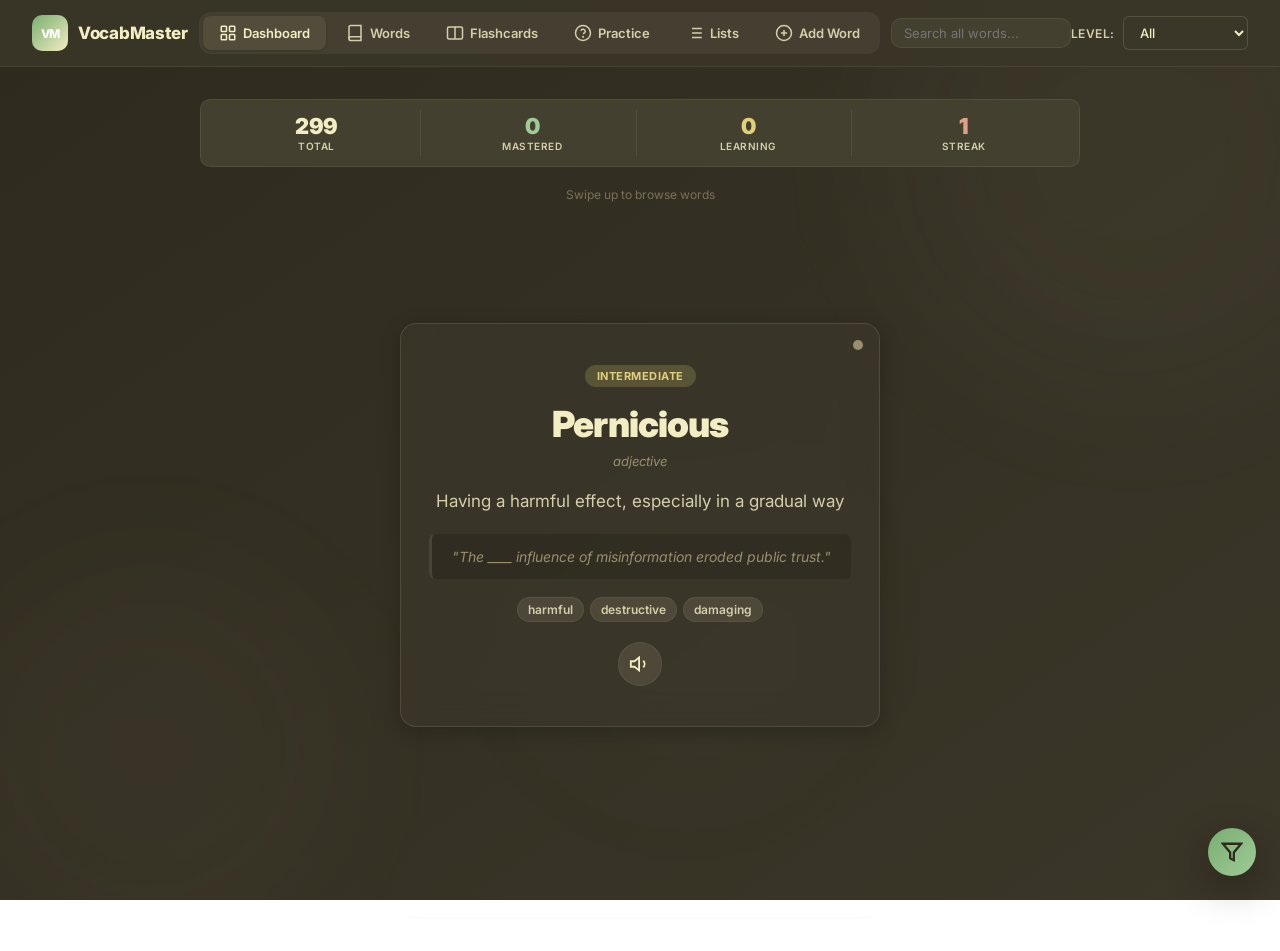
==== index.html @ a91bcff1 "Add bulk add-to-list in multi-select mode Co-Authored-By: Claude Opus 4.6 (1M context) <noreply@anth" ====
<!DOCTYPE html>
<html lang="en">
<head>
    <meta charset="UTF-8">
    <meta name="viewport" content="width=device-width, initial-scale=1.0, maximum-scale=1.0, user-scalable=no, viewport-fit=cover">
    <title>VocabMaster - Learn & Practice Words</title>

    <!-- PWA -->
    <link rel="manifest" href="manifest.json">
    <meta name="theme-color" content="#2e2a1e">
    <meta name="mobile-web-app-capable" content="yes">

    <!-- iOS -->
    <meta name="apple-mobile-web-app-capable" content="yes">
    <meta name="apple-mobile-web-app-status-bar-style" content="default">
    <meta name="apple-mobile-web-app-title" content="Vocab">
    <link rel="apple-touch-icon" href="icon.svg">

    <!-- Favicon -->
    <link rel="icon" type="image/svg+xml" href="icon.svg">

    <link rel="preconnect" href="https://fonts.googleapis.com" crossorigin>
    <link href="https://fonts.googleapis.com/css2?family=Inter:wght@400;500;600;700;800;900&display=swap" rel="stylesheet" media="print" onload="this.media='all'">
    <link rel="stylesheet" href="style.css">
    <style>
        /* Card speak button on flashcard */
        .card-speak-btn {
            position: absolute;
            top: 12px;
            left: 12px;
            background: transparent;
            border: none;
            cursor: pointer;
            color: var(--text-light);
            padding: 6px;
            border-radius: 50%;
            display: flex;
            align-items: center;
            justify-content: center;
            transition: color 0.2s, background 0.2s;
            z-index: 2;
        }
        .card-speak-btn:hover {
            color: var(--accent);
            background: rgba(255,255,255,0.06);
        }

        /* Global search */
        .global-search-wrap {
            position: relative;
        }
        .global-search-input {
            padding: 6px 12px;
            border-radius: var(--radius-sm, 8px);
            border: 1px solid var(--card-border, #3a3630);
            background: var(--card-bg, #2a2620);
            color: var(--text, #e8e0d0);
            font-size: 13px;
            font-family: inherit;
            width: 180px;
            outline: none;
            transition: border-color 0.2s;
        }
        .global-search-input:focus {
            border-color: var(--accent, #F2EDC2);
        }
        .global-search-results {
            position: absolute;
            top: 100%;
            left: 0;
            right: 0;
            min-width: 280px;
            background: var(--card-bg, #2a2620);
            backdrop-filter: blur(16px);
            -webkit-backdrop-filter: blur(16px);
            border: 1px solid var(--glass-border, rgba(255,255,255,0.08));
            border-radius: var(--radius-sm, 8px);
            max-height: 300px;
            overflow-y: auto;
            z-index: 60;
            box-shadow: var(--shadow-lg, 0 8px 30px rgba(0,0,0,0.3));
            display: none;
            margin-top: 4px;
        }
        .global-search-results.open {
            display: block;
        }
        .global-search-result {
            padding: 10px 14px;
            cursor: pointer;
            border-bottom: 1px solid var(--card-border, #3a3630);
            transition: background 0.15s;
        }
        .global-search-result:last-child {
            border-bottom: none;
        }
        .global-search-result:hover {
            background: var(--nav-hover-bg, rgba(255,255,255,0.05));
        }
        .global-search-result-word {
            font-weight: 700;
            font-size: 14px;
            color: var(--text, #e8e0d0);
        }
        .global-search-result-def {
            font-size: 12px;
            color: var(--text-secondary, #b0a880);
            margin-top: 2px;
            overflow: hidden;
            text-overflow: ellipsis;
            white-space: nowrap;
        }
        .global-search-result-badge {
            display: inline-block;
            padding: 1px 7px;
            border-radius: 99px;
            font-size: 10px;
            font-weight: 700;
            text-transform: uppercase;
            margin-left: 8px;
        }

        /* Custom lists */
        .list-card {
            background: var(--card-bg, #2a2620);
            border: 1px solid var(--card-border, #3a3630);
            border-radius: var(--radius-sm, 8px);
            padding: 16px 20px;
            margin-bottom: 10px;
            cursor: pointer;
            transition: background 0.15s, border-color 0.15s;
            display: flex;
            align-items: center;
            justify-content: space-between;
        }
        .list-card:hover {
            background: var(--nav-hover-bg, rgba(255,255,255,0.05));
            border-color: var(--accent, #F2EDC2);
        }
        .list-card-name {
            font-weight: 700;
            font-size: 16px;
            color: var(--text, #e8e0d0);
        }
        .list-card-count {
            font-size: 13px;
            color: var(--text-secondary, #b0a880);
            margin-top: 2px;
        }
        .list-card-actions {
            display: flex;
            gap: 8px;
        }
        .list-card-actions button {
            background: none;
            border: 1px solid var(--card-border, #3a3630);
            color: var(--text-light);
            cursor: pointer;
            padding: 4px 10px;
            border-radius: var(--radius-xs, 6px);
            font-size: 12px;
            font-family: inherit;
            transition: color 0.2s, border-color 0.2s;
        }
        .list-card-actions button:hover {
            color: var(--accent);
            border-color: var(--accent);
        }
        .list-card-actions button.delete-list-btn:hover {
            color: var(--error, #e06060);
            border-color: var(--error, #e06060);
        }
        .list-detail-word {
            display: flex;
            align-items: center;
            justify-content: space-between;
            padding: 10px 14px;
            border-bottom: 1px solid var(--card-border, #3a3630);
        }
        .list-detail-word:last-child { border-bottom: none; }
        .add-to-list-dropdown {
            margin-top: 12px;
            display: flex;
            gap: 8px;
            align-items: center;
        }
        .add-to-list-dropdown select {
            flex: 1;
            padding: 6px 10px;
            border-radius: var(--radius-xs, 6px);
            border: 1px solid var(--card-border, #3a3630);
            background: var(--card-bg, #2a2620);
            color: var(--text, #e8e0d0);
            font-size: 13px;
            font-family: inherit;
        }

        @media (max-width: 600px) {
            .global-search-input { width: 120px; }
            .global-search-results { min-width: 220px; }
        }
    </style>
</head>
<body>
    <div class="bg-blobs">
        <div class="blob blob-1"></div>
        <div class="blob blob-2"></div>
        <div class="blob blob-3"></div>
    </div>

    <div id="app">
        <!-- Top Navigation -->
        <header id="topbar">
            <div class="topbar-left">
                <div class="logo">
                    <div class="logo-icon">VM</div>
                    <span class="logo-text">VocabMaster</span>
                </div>
            </div>
            <nav class="topbar-nav">
                <button class="nav-tab active" data-page="dashboard">
                    <svg width="18" height="18" viewBox="0 0 24 24" fill="none" stroke="currentColor" stroke-width="2"><rect x="3" y="3" width="7" height="7" rx="1"/><rect x="14" y="3" width="7" height="7" rx="1"/><rect x="3" y="14" width="7" height="7" rx="1"/><rect x="14" y="14" width="7" height="7" rx="1"/></svg>
                    Dashboard
                </button>
                <button class="nav-tab" data-page="wordlist">
                    <svg width="18" height="18" viewBox="0 0 24 24" fill="none" stroke="currentColor" stroke-width="2"><path d="M4 19.5A2.5 2.5 0 0 1 6.5 17H20"/><path d="M6.5 2H20v20H6.5A2.5 2.5 0 0 1 4 19.5v-15A2.5 2.5 0 0 1 6.5 2z"/></svg>
                    Words
                </button>
                <button class="nav-tab" data-page="flashcards">
                    <svg width="18" height="18" viewBox="0 0 24 24" fill="none" stroke="currentColor" stroke-width="2"><rect x="2" y="4" width="20" height="16" rx="2"/><path d="M12 4v16"/></svg>
                    Flashcards
                </button>
                <button class="nav-tab" data-page="exercises">
                    <svg width="18" height="18" viewBox="0 0 24 24" fill="none" stroke="currentColor" stroke-width="2"><circle cx="12" cy="12" r="10"/><path d="M9.09 9a3 3 0 0 1 5.83 1c0 2-3 3-3 3"/><circle cx="12" cy="17" r=".5"/></svg>
                    Practice
                </button>
                <button class="nav-tab" data-page="lists">
                    <svg width="18" height="18" viewBox="0 0 24 24" fill="none" stroke="currentColor" stroke-width="2"><path d="M8 6h13"/><path d="M8 12h13"/><path d="M8 18h13"/><path d="M3 6h.01"/><path d="M3 12h.01"/><path d="M3 18h.01"/></svg>
                    Lists
                </button>
                <button class="nav-tab" data-page="addword">
                    <svg width="18" height="18" viewBox="0 0 24 24" fill="none" stroke="currentColor" stroke-width="2"><circle cx="12" cy="12" r="10"/><path d="M12 8v8"/><path d="M8 12h8"/></svg>
                    Add Word
                </button>
            </nav>
            <div class="topbar-right">
                <div class="global-search-wrap">
                    <input type="text" id="globalSearch" placeholder="Search all words..." class="global-search-input" oninput="handleGlobalSearch()" onfocus="handleGlobalSearch()">
                    <div id="globalSearchResults" class="global-search-results"></div>
                </div>
                <div class="level-filter-inline">
                    <label>Level:</label>
                    <select id="globalLevelFilter">
                        <option value="all">All</option>
                        <option value="beginner">Beginner</option>
                        <option value="intermediate">Intermediate</option>
                        <option value="advanced">Advanced</option>
                        <option value="expert">Expert</option>
                    </select>
                </div>
            </div>
        </header>

        <!-- Main Content -->
        <main id="content">
            <!-- Dashboard Page -->
            <section id="page-dashboard" class="page active">
                <style>
                    /* Dashboard compact stats bar */
                    .dash-stats-bar {
                        display: flex;
                        gap: 8px;
                        padding: 10px 12px;
                        background: var(--card-bg);
                        border-radius: var(--radius-sm);
                        border: 1px solid var(--card-border);
                        margin-bottom: 12px;
                        flex-shrink: 0;
                    }
                    .dash-stat-item {
                        flex: 1;
                        text-align: center;
                        padding: 4px 0;
                    }
                    .dash-stat-item:not(:last-child) {
                        border-right: 1px solid var(--card-border);
                    }
                    .dash-stat-num {
                        font-size: 22px;
                        font-weight: 900;
                        line-height: 1.1;
                        letter-spacing: -0.5px;
                    }
                    .dash-stat-label {
                        font-size: 10px;
                        color: var(--text-secondary);
                        font-weight: 600;
                        text-transform: uppercase;
                        letter-spacing: 0.5px;
                        margin-top: 2px;
                    }
                    .dash-stat-item:nth-child(1) .dash-stat-num { color: var(--stat-1); }
                    .dash-stat-item:nth-child(2) .dash-stat-num { color: var(--stat-2); }
                    .dash-stat-item:nth-child(3) .dash-stat-num { color: var(--stat-3); }
                    .dash-stat-item:nth-child(4) .dash-stat-num { color: var(--stat-4); }

                    /* Filter button */
                    .dash-filter-btn {
                        position: fixed;
                        bottom: 24px;
                        right: 24px;
                        z-index: 50;
                        width: 48px;
                        height: 48px;
                        border-radius: 50%;
                        background: linear-gradient(135deg, #79AE6F, #9FCB98);
                        border: none;
                        color: #2e2a1e;
                        cursor: pointer;
                        display: flex;
                        align-items: center;
                        justify-content: center;
                        box-shadow: var(--shadow-lg);
                        transition: transform 0.2s, box-shadow 0.2s;
                    }
                    .dash-filter-btn:hover {
                        transform: scale(1.1);
                        box-shadow: 0 8px 30px rgba(0,0,0,0.4);
                    }
                    .dash-filter-dropdown {
                        position: fixed;
                        bottom: 80px;
                        right: 24px;
                        z-index: 51;
                        background: var(--card-bg);
                        border: 1px solid var(--glass-border);
                        border-radius: var(--radius-sm);
                        padding: 8px 0;
                        box-shadow: var(--shadow-lg);
                        display: none;
                        min-width: 160px;
                    }
                    .dash-filter-dropdown.open {
                        display: block;
                    }
                    .dash-filter-option {
                        display: block;
                        width: 100%;
                        padding: 10px 18px;
                        background: none;
                        border: none;
                        color: var(--text);
                        font-size: 14px;
                        font-weight: 500;
                        text-align: left;
                        cursor: pointer;
                        font-family: inherit;
                        transition: background 0.15s;
                    }
                    .dash-filter-option:hover {
                        background: var(--nav-hover-bg);
                    }
                    .dash-filter-option.active {
                        color: var(--beginner);
                        font-weight: 700;
                    }

                    /* Word card scroll container */
                    .dash-card-scroll {
                        flex: 1;
                        overflow-y: auto;
                        scroll-snap-type: y mandatory;
                        -webkit-overflow-scrolling: touch;
                        scroll-behavior: smooth;
                    }
                    .dash-card-scroll::-webkit-scrollbar {
                        width: 4px;
                    }
                    .dash-card-scroll::-webkit-scrollbar-thumb {
                        background: var(--glass-border);
                        border-radius: 4px;
                    }

                    /* Individual word card */
                    .dash-word-card {
                        scroll-snap-align: start;
                        min-height: 70vh;
                        display: flex;
                        flex-direction: column;
                        align-items: center;
                        justify-content: center;
                        padding: 20px 16px;
                        text-align: center;
                    }
                    .dash-word-card-inner {
                        background: var(--glass);
                        backdrop-filter: blur(16px);
                        -webkit-backdrop-filter: blur(16px);
                        border: 1px solid var(--glass-border);
                        border-radius: var(--radius);
                        padding: 40px 28px;
                        max-width: 480px;
                        width: 100%;
                        box-shadow: var(--shadow-md);
                        position: relative;
                    }
                    .dash-card-level-badge {
                        display: inline-block;
                        padding: 4px 12px;
                        border-radius: 99px;
                        font-size: 11px;
                        font-weight: 700;
                        text-transform: uppercase;
                        letter-spacing: 0.5px;
                        margin-bottom: 16px;
                    }
                    .dash-card-level-badge.beginner { background: rgba(159,203,152,0.2); color: #9FCB98; }
                    .dash-card-level-badge.intermediate { background: rgba(224,208,122,0.2); color: #e0d07a; }
                    .dash-card-level-badge.advanced { background: rgba(224,136,106,0.2); color: #e0886a; }
                    .dash-card-level-badge.expert { background: rgba(192,154,224,0.2); color: #c09ae0; }

                    .dash-card-word {
                        font-size: 36px;
                        font-weight: 900;
                        color: var(--text);
                        letter-spacing: -1px;
                        margin-bottom: 6px;
                        line-height: 1.2;
                        word-break: break-word;
                    }
                    .dash-card-pos {
                        font-size: 13px;
                        color: var(--text-light);
                        font-style: italic;
                        margin-bottom: 20px;
                    }
                    .dash-card-definition {
                        font-size: 17px;
                        color: var(--text-secondary);
                        line-height: 1.5;
                        margin-bottom: 20px;
                    }
                    .dash-card-example {
                        font-size: 14px;
                        color: var(--text-light);
                        font-style: italic;
                        line-height: 1.5;
                        margin-bottom: 18px;
                        padding: 12px 16px;
                        background: rgba(0,0,0,0.15);
                        border-radius: var(--radius-xs);
                        border-left: 3px solid var(--glass-border);
                    }
                    .dash-card-synonyms {
                        display: flex;
                        flex-wrap: wrap;
                        gap: 6px;
                        justify-content: center;
                        margin-bottom: 20px;
                    }
                    .dash-card-synonym-tag {
                        padding: 4px 10px;
                        border-radius: 99px;
                        font-size: 12px;
                        font-weight: 600;
                        background: var(--accent-bg);
                        color: var(--text-secondary);
                        border: 1px solid var(--card-border);
                    }
                    .dash-card-speak-btn {
                        width: 44px;
                        height: 44px;
                        border-radius: 50%;
                        background: var(--accent-bg);
                        border: 1px solid var(--card-border);
                        color: var(--accent);
                        cursor: pointer;
                        display: flex;
                        align-items: center;
                        justify-content: center;
                        margin: 0 auto;
                        transition: background 0.2s, transform 0.15s;
                    }
                    .dash-card-speak-btn:hover {
                        background: rgba(242,237,194,0.18);
                        transform: scale(1.1);
                    }
                    .dash-card-status {
                        position: absolute;
                        top: 16px;
                        right: 16px;
                        width: 10px;
                        height: 10px;
                        border-radius: 50%;
                    }
                    .dash-card-status.new { background: var(--text-light); }
                    .dash-card-status.learning { background: var(--intermediate); }
                    .dash-card-status.mastered { background: var(--beginner); }

                    .dash-empty-msg {
                        min-height: calc(100vh - 200px);
                        display: flex;
                        align-items: center;
                        justify-content: center;
                        color: var(--text-light);
                        font-size: 16px;
                        scroll-snap-align: start;
                    }

                    .dash-scroll-hint {
                        text-align: center;
                        padding: 8px;
                        color: var(--text-light);
                        font-size: 12px;
                        flex-shrink: 0;
                        opacity: 0.7;
                    }

                    /* Make dashboard page a flex column to fill available space */
                    #page-dashboard.page.active {
                        display: flex;
                        flex-direction: column;
                        height: calc(100vh - 80px);
                        overflow: hidden;
                        padding-bottom: 0;
                    }

                    @media (max-width: 600px) {
                        .dash-stats-bar { gap: 4px; padding: 8px; }
                        .dash-stat-num { font-size: 18px; }
                        .dash-stat-label { font-size: 9px; }
                        .dash-word-card { padding: 16px 10px; min-height: 65vh; }
                        .dash-word-card-inner { padding: 28px 18px; }
                        .dash-card-word { font-size: 28px; }
                        .dash-card-definition { font-size: 15px; }
                        .dash-filter-btn { bottom: 16px; right: 16px; }
                        .dash-filter-dropdown { bottom: 72px; right: 16px; }
                    }
                </style>

                <!-- Compact stats bar -->
                <div class="dash-stats-bar">
                    <div class="dash-stat-item">
                        <div class="dash-stat-num" id="totalWords">0</div>
                        <div class="dash-stat-label">Total</div>
                    </div>
                    <div class="dash-stat-item">
                        <div class="dash-stat-num" id="masteredWords">0</div>
                        <div class="dash-stat-label">Mastered</div>
                    </div>
                    <div class="dash-stat-item">
                        <div class="dash-stat-num" id="learningWords">0</div>
                        <div class="dash-stat-label">Learning</div>
                    </div>
                    <div class="dash-stat-item">
                        <div class="dash-stat-num" id="streakCount">0</div>
                        <div class="dash-stat-label">Streak</div>
                    </div>
                </div>

                <!-- Scroll hint -->
                <div class="dash-scroll-hint">Swipe up to browse words</div>

                <!-- Scrollable word card container -->
                <div class="dash-card-scroll" id="dashCardScroll">
                    <!-- Cards rendered by JS -->
                </div>

                <!-- Filter FAB -->
                <button class="dash-filter-btn" id="dashFilterBtn" onclick="toggleDashFilter()">
                    <svg width="22" height="22" viewBox="0 0 24 24" fill="none" stroke="currentColor" stroke-width="2.5"><polygon points="22 3 2 3 10 12.46 10 19 14 21 14 12.46 22 3"/></svg>
                </button>
                <div class="dash-filter-dropdown" id="dashFilterDropdown">
                    <button class="dash-filter-option active" data-level="all" onclick="setDashFilter('all')">All Levels</button>
                    <button class="dash-filter-option" data-level="beginner" onclick="setDashFilter('beginner')">Beginner</button>
                    <button class="dash-filter-option" data-level="intermediate" onclick="setDashFilter('intermediate')">Intermediate</button>
                    <button class="dash-filter-option" data-level="advanced" onclick="setDashFilter('advanced')">Advanced</button>
                    <button class="dash-filter-option" data-level="expert" onclick="setDashFilter('expert')">Expert</button>
                </div>

                <script>
                    let dashLevelFilter = 'all';

                    function toggleDashFilter() {
                        document.getElementById('dashFilterDropdown').classList.toggle('open');
                    }

                    function setDashFilter(level) {
                        dashLevelFilter = level;
                        document.querySelectorAll('.dash-filter-option').forEach(btn => {
                            btn.classList.toggle('active', btn.dataset.level === level);
                        });
                        document.getElementById('dashFilterDropdown').classList.remove('open');
                        renderDashCards();
                    }

                    // Close filter dropdown when clicking outside
                    document.addEventListener('click', function(e) {
                        if (!e.target.closest('#dashFilterBtn') && !e.target.closest('#dashFilterDropdown')) {
                            document.getElementById('dashFilterDropdown').classList.remove('open');
                        }
                    });

                    function speakWord(word) {
                        if ('speechSynthesis' in window) {
                            window.speechSynthesis.cancel();
                            const utterance = new SpeechSynthesisUtterance(word);
                            utterance.rate = 0.85;
                            utterance.pitch = 1;
                            window.speechSynthesis.speak(utterance);
                        }
                    }

                    let dashShuffled = [];
                    let dashLoaded = 0;
                    const DASH_BATCH = 10;

                    function renderDashCards() {
                        const container = document.getElementById('dashCardScroll');
                        if (!container) return;

                        let filtered = typeof words !== 'undefined' ? [...words] : [];
                        if (dashLevelFilter !== 'all') {
                            filtered = filtered.filter(w => w.level === dashLevelFilter);
                        }

                        if (filtered.length === 0) {
                            container.innerHTML = '<div class="dash-empty-msg">No words yet. Add some to get started!</div>';
                            return;
                        }

                        dashShuffled = filtered.sort(() => Math.random() - 0.5);
                        dashLoaded = 0;
                        container.innerHTML = '';
                        loadMoreDashCards();
                    }

                    function buildCardHTML(w) {
                        return `<div class="dash-word-card">
                            <div class="dash-word-card-inner">
                                <div class="dash-card-status ${w.status || 'new'}"></div>
                                <span class="dash-card-level-badge ${w.level}">${w.level}</span>
                                <div class="dash-card-word">${w.word}</div>
                                ${w.partOfSpeech ? `<div class="dash-card-pos">${w.partOfSpeech}</div>` : ''}
                                <div class="dash-card-definition">${w.definition}</div>
                                ${w.example ? `<div class="dash-card-example">"${w.example.replace(/_/g, '____')}"</div>` : ''}
                                ${w.synonyms && w.synonyms.length ? `<div class="dash-card-synonyms">${w.synonyms.map(s => `<span class="dash-card-synonym-tag">${s}</span>`).join('')}</div>` : ''}
                                <button class="dash-card-speak-btn" onclick="speakWord('${w.word.replace(/'/g, "\\'")}')" title="Listen">
                                    <svg width="22" height="22" viewBox="0 0 24 24" fill="none" stroke="currentColor" stroke-width="2"><polygon points="11 5 6 9 2 9 2 15 6 15 11 19 11 5"/><path d="M15.54 8.46a5 5 0 0 1 0 7.07"/></svg>
                                </button>
                            </div>
                        </div>`;
                    }

                    function loadMoreDashCards() {
                        const container = document.getElementById('dashCardScroll');
                        if (!container || dashLoaded >= dashShuffled.length) return;
                        const batch = dashShuffled.slice(dashLoaded, dashLoaded + DASH_BATCH);
                        container.insertAdjacentHTML('beforeend', batch.map(buildCardHTML).join(''));
                        dashLoaded += batch.length;
                    }

                    // Load more cards when scrolling near bottom
                    document.addEventListener('DOMContentLoaded', () => {
                        const sc = document.getElementById('dashCardScroll');
                        if (sc) sc.addEventListener('scroll', () => {
                            if (sc.scrollTop + sc.clientHeight > sc.scrollHeight - 400) loadMoreDashCards();
                        });
                    });

                    // Patch updateDashboard to also render cards
                    function patchDashboard() {
                        if (typeof updateDashboard === 'function' && !updateDashboard._patched) {
                            const orig = updateDashboard;
                            window.updateDashboard = function() {
                                orig();
                                renderDashCards();
                            };
                            window.updateDashboard._patched = true;
                            // Render cards now since init() already called updateDashboard before patch
                            renderDashCards();
                        }
                    }
                    // Patch after app.js loads and init() runs
                    window.addEventListener('load', patchDashboard);
                    // Also try on DOMContentLoaded with a small delay to catch init()
                    document.addEventListener('DOMContentLoaded', () => { setTimeout(patchDashboard, 50); });
                </script>
            </section>

            <!-- Word List Page -->
            <section id="page-wordlist" class="page">
                <div class="page-header">
                    <h1>Word List</h1>
                    <p class="page-subtitle">Browse and manage your vocabulary</p>
                </div>
                <div class="glass-card">
                    <div class="wordlist-controls">
                        <div class="search-wrap">
                            <svg class="search-icon" width="18" height="18" viewBox="0 0 24 24" fill="none" stroke="currentColor" stroke-width="2"><circle cx="11" cy="11" r="8"/><path d="m21 21-4.35-4.35"/></svg>
                            <input type="text" id="searchWords" placeholder="Search words..." class="search-input">
                        </div>
                        <button class="btn-outline" id="selectModeBtn" onclick="toggleSelectMode()">
                            <svg width="16" height="16" viewBox="0 0 24 24" fill="none" stroke="currentColor" stroke-width="2"><polyline points="9 11 12 14 22 4"/><path d="M21 12v7a2 2 0 0 1-2 2H5a2 2 0 0 1-2-2V5a2 2 0 0 1 2-2h11"/></svg>
                            Select
                        </button>
                        <select id="wordlistLevel">
                            <option value="all">All Levels</option>
                            <option value="beginner">Beginner</option>
                            <option value="intermediate">Intermediate</option>
                            <option value="advanced">Advanced</option>
                            <option value="expert">Expert</option>
                        </select>
                        <select id="wordlistStatus">
                            <option value="all">All Status</option>
                            <option value="new">New</option>
                            <option value="learning">Learning</option>
                            <option value="mastered">Mastered</option>
                        </select>
                        <select id="wordlistSort">
                            <option value="level">Sort: Level</option>
                            <option value="az">Sort: A-Z</option>
                            <option value="za">Sort: Z-A</option>
                            <option value="score">Sort: Score</option>
                            <option value="default">Sort: Added</option>
                        </select>
                        <select id="wordlistLetter">
                            <option value="all">All Letters</option>
                            <option value="A">A</option><option value="B">B</option><option value="C">C</option><option value="D">D</option><option value="E">E</option><option value="F">F</option><option value="G">G</option><option value="H">H</option><option value="I">I</option><option value="J">J</option><option value="K">K</option><option value="L">L</option><option value="M">M</option><option value="N">N</option><option value="O">O</option><option value="P">P</option><option value="Q">Q</option><option value="R">R</option><option value="S">S</option><option value="T">T</option><option value="U">U</option><option value="V">V</option><option value="W">W</option><option value="X">X</option><option value="Y">Y</option><option value="Z">Z</option>
                        </select>
                    </div>
                    <div id="selectBar" class="select-bar hidden">
                        <span id="selectCount">0 selected</span>
                        <select id="bulkList">
                            <option value="">Add to List...</option>
                        </select>
                        <button class="btn-outline" onclick="bulkAddToList()">Add</button>
                        <select id="bulkLevel">
                            <option value="">Change Level...</option>
                            <option value="beginner">Beginner</option>
                            <option value="intermediate">Intermediate</option>
                            <option value="advanced">Advanced</option>
                            <option value="expert">Expert</option>
                        </select>
                        <button class="btn-outline" onclick="bulkChangeLevel()">Apply</button>
                        <button class="btn-outline" style="color:var(--error)" onclick="bulkDelete()">Delete</button>
                    </div>
                    <div id="wordlistContainer" class="wordlist-container"></div>
                </div>
            </section>

            <!-- Flashcards Page -->
            <section id="page-flashcards" class="page">
                <div class="page-header">
                    <h1>Flashcards</h1>
                    <p class="page-subtitle">Flip to reveal definitions - use arrow keys or click</p>
                </div>
                <div class="flashcard-controls" style="flex-wrap:wrap;">
                    <select id="flashcardLevel">
                        <option value="all">All Levels</option>
                        <option value="beginner">Beginner</option>
                        <option value="intermediate">Intermediate</option>
                        <option value="advanced">Advanced</option>
                        <option value="expert">Expert</option>
                    </select>
                    <select id="flashcardStatus">
                        <option value="all">All Status</option>
                        <option value="new">New</option>
                        <option value="learning">Learning</option>
                        <option value="mastered">Mastered</option>
                    </select>
                    <select id="flashcardLetter">
                        <option value="all">All Letters</option>
                        <option value="A">A</option><option value="B">B</option><option value="C">C</option><option value="D">D</option><option value="E">E</option><option value="F">F</option><option value="G">G</option><option value="H">H</option><option value="I">I</option><option value="J">J</option><option value="K">K</option><option value="L">L</option><option value="M">M</option><option value="N">N</option><option value="O">O</option><option value="P">P</option><option value="Q">Q</option><option value="R">R</option><option value="S">S</option><option value="T">T</option><option value="U">U</option><option value="V">V</option><option value="W">W</option><option value="X">X</option><option value="Y">Y</option><option value="Z">Z</option>
                    </select>
                    <button id="defFirstBtn" class="btn-outline" onclick="toggleDefFirst()">
                        Definition First
                    </button>
                    <button id="shuffleCards" class="btn-outline">
                        <svg width="16" height="16" viewBox="0 0 24 24" fill="none" stroke="currentColor" stroke-width="2"><polyline points="16 3 21 3 21 8"/><line x1="4" y1="20" x2="21" y2="3"/><polyline points="21 16 21 21 16 21"/><line x1="15" y1="15" x2="21" y2="21"/><line x1="4" y1="4" x2="9" y2="9"/></svg>
                        Shuffle
                    </button>
                    <button id="fullscreenBtn" class="btn-outline" onclick="toggleFullscreen()">
                        <svg width="16" height="16" viewBox="0 0 24 24" fill="none" stroke="currentColor" stroke-width="2"><polyline points="15 3 21 3 21 9"/><polyline points="9 21 3 21 3 15"/><line x1="21" y1="3" x2="14" y2="10"/><line x1="3" y1="21" x2="10" y2="14"/></svg>
                        Fullscreen
                    </button>
                </div>
                <div class="flashcard-area">
                    <button class="fullscreen-close-btn" onclick="toggleFullscreen()" title="Exit fullscreen">
                        <svg width="20" height="20" viewBox="0 0 24 24" fill="none" stroke="currentColor" stroke-width="2"><line x1="18" y1="6" x2="6" y2="18"/><line x1="6" y1="6" x2="18" y2="18"/></svg>
                    </button>
                    <div id="flashcard" class="flashcard" onclick="flipCard()">
                        <div class="flashcard-inner">
                            <div class="flashcard-front">
                                <div class="card-level-badge" id="cardLevel"></div>
                                <div class="card-word" id="cardWord">Start</div>
                                <button class="card-speak-btn" onclick="event.stopPropagation(); pronounceWord(document.getElementById('cardWord').textContent)">
                                    <svg width="18" height="18" viewBox="0 0 24 24" fill="none" stroke="currentColor" stroke-width="2"><polygon points="11 5 6 9 2 9 2 15 6 15 11 19 11 5"/><path d="M19.07 4.93a10 10 0 0 1 0 14.14"/><path d="M15.54 8.46a5 5 0 0 1 0 7.07"/></svg>
                                </button>
                                <div class="card-hint">Click to flip</div>
                            </div>
                            <div class="flashcard-back">
                                <div class="card-definition" id="cardDefinition"></div>
                                <div class="card-example" id="cardExample"></div>
                                <div class="card-synonym" id="cardSynonym"></div>
                            </div>
                        </div>
                    </div>
                    <div class="flashcard-nav">
                        <button id="prevCard" class="btn-circle" onclick="prevFlashcard()">
                            <svg width="20" height="20" viewBox="0 0 24 24" fill="none" stroke="currentColor" stroke-width="2"><polyline points="15 18 9 12 15 6"/></svg>
                        </button>
                        <span id="cardCounter">0 / 0</span>
                        <button id="nextCard" class="btn-circle" onclick="nextFlashcard()">
                            <svg width="20" height="20" viewBox="0 0 24 24" fill="none" stroke="currentColor" stroke-width="2"><polyline points="9 18 15 12 9 6"/></svg>
                        </button>
                    </div>
                    <div class="flashcard-rating">
                        <span>How well did you know this?</span>
                        <div class="rating-buttons">
                            <button class="rate-btn rate-bad" onclick="rateCard('bad')">Didn't know</button>
                            <button class="rate-btn rate-ok" onclick="rateCard('ok')">Somewhat</button>
                            <button class="rate-btn rate-good" onclick="rateCard('good')">Knew it!</button>
                        </div>
                    </div>
                </div>
                <div class="glass-card deck-list-card" style="margin-top:20px">
                    <div style="display:flex;justify-content:space-between;align-items:center;margin-bottom:12px">
                        <h2 style="margin:0" id="deckListTitle">Words in deck</h2>
                        <span style="font-size:13px;color:var(--text-secondary)" id="deckListCount"></span>
                    </div>
                    <div id="deckWordList" style="display:grid;gap:4px;max-height:300px;overflow-y:auto"></div>
                </div>
            </section>

            <!-- Exercises Page -->
            <section id="page-exercises" class="page">
                <div class="page-header">
                    <h1>Practice</h1>
                    <p class="page-subtitle">Test your knowledge with different exercises</p>
                </div>
                <style>
                    .exercise-filters {
                        display: flex;
                        flex-wrap: wrap;
                        gap: 8px;
                        margin-bottom: 16px;
                    }
                    .exercise-filters select {
                        flex: 1 1 auto;
                        min-width: 140px;
                        padding: 8px 12px;
                        border-radius: var(--radius-sm, 8px);
                        border: 1px solid var(--card-border, #3a3630);
                        background: var(--card-bg, #2a2620);
                        color: var(--text, #e8e0d0);
                        font-size: 0.875rem;
                        font-family: inherit;
                        cursor: pointer;
                    }
                    @media (max-width: 600px) {
                        .exercise-filters select {
                            flex: 1 1 calc(50% - 4px);
                            min-width: 0;
                        }
                    }
                </style>
                <div class="exercise-filters">
                    <select id="exerciseLetter">
                        <option value="all">All Letters</option>
                        <option value="A">A</option><option value="B">B</option><option value="C">C</option><option value="D">D</option><option value="E">E</option><option value="F">F</option><option value="G">G</option><option value="H">H</option><option value="I">I</option><option value="J">J</option><option value="K">K</option><option value="L">L</option><option value="M">M</option><option value="N">N</option><option value="O">O</option><option value="P">P</option><option value="Q">Q</option><option value="R">R</option><option value="S">S</option><option value="T">T</option><option value="U">U</option><option value="V">V</option><option value="W">W</option><option value="X">X</option><option value="Y">Y</option><option value="Z">Z</option>
                    </select>
                </div>
                <div class="exercise-selector">
                    <div class="exercise-type-card" onclick="startExercise('multiple-choice')">
                        <div class="exercise-icon-wrap exercise-mc">
                            <svg width="32" height="32" viewBox="0 0 24 24" fill="none" stroke="currentColor" stroke-width="2"><polyline points="9 11 12 14 22 4"/><path d="M21 12v7a2 2 0 0 1-2 2H5a2 2 0 0 1-2-2V5a2 2 0 0 1 2-2h11"/></svg>
                        </div>
                        <h3>Multiple Choice</h3>
                        <p>Pick the correct definition</p>
                    </div>
                    <div class="exercise-type-card" onclick="startExercise('fill-blank')">
                        <div class="exercise-icon-wrap exercise-fill">
                            <svg width="32" height="32" viewBox="0 0 24 24" fill="none" stroke="currentColor" stroke-width="2"><path d="M11 4H4a2 2 0 0 0-2 2v14a2 2 0 0 0 2 2h14a2 2 0 0 0 2-2v-7"/><path d="M18.5 2.5a2.121 2.121 0 0 1 3 3L12 15l-4 1 1-4 9.5-9.5z"/></svg>
                        </div>
                        <h3>Fill in the Blank</h3>
                        <p>Type the missing word</p>
                    </div>
                    <div class="exercise-type-card" onclick="startExercise('matching')">
                        <div class="exercise-icon-wrap exercise-match">
                            <svg width="32" height="32" viewBox="0 0 24 24" fill="none" stroke="currentColor" stroke-width="2"><line x1="18" y1="20" x2="18" y2="10"/><line x1="12" y1="20" x2="12" y2="4"/><line x1="6" y1="20" x2="6" y2="14"/></svg>
                        </div>
                        <h3>Matching</h3>
                        <p>Match words to definitions</p>
                    </div>
                    <div class="exercise-type-card" onclick="startExercise('spelling')">
                        <div class="exercise-icon-wrap exercise-spell">
                            <svg width="32" height="32" viewBox="0 0 24 24" fill="none" stroke="currentColor" stroke-width="2"><polyline points="4 7 4 4 20 4 20 7"/><line x1="9" y1="20" x2="15" y2="20"/><line x1="12" y1="4" x2="12" y2="20"/></svg>
                        </div>
                        <h3>Spelling</h3>
                        <p>Spell the word from its definition</p>
                    </div>
                    <div class="exercise-type-card" onclick="startExercise('synonym-match')">
                        <div class="exercise-icon-wrap exercise-synonym">
                            <svg width="32" height="32" viewBox="0 0 24 24" fill="none" stroke="currentColor" stroke-width="2"><circle cx="18" cy="5" r="3"/><circle cx="6" cy="12" r="3"/><circle cx="18" cy="19" r="3"/><line x1="8.59" y1="13.51" x2="15.42" y2="17.49"/><line x1="15.41" y1="6.51" x2="8.59" y2="10.49"/></svg>
                        </div>
                        <h3>Synonym Match</h3>
                        <p>Pick the synonym for each word</p>
                    </div>
                    <div class="exercise-type-card" onclick="startExercise('meaning-match')">
                        <div class="exercise-icon-wrap exercise-meaning">
                            <svg width="32" height="32" viewBox="0 0 24 24" fill="none" stroke="currentColor" stroke-width="2"><path d="M4 19.5A2.5 2.5 0 0 1 6.5 17H20"/><path d="M6.5 2H20v20H6.5A2.5 2.5 0 0 1 4 19.5v-15A2.5 2.5 0 0 1 6.5 2z"/><line x1="8" y1="7" x2="16" y2="7"/><line x1="8" y1="11" x2="14" y2="11"/></svg>
                        </div>
                        <h3>Meaning Match</h3>
                        <p>Match a definition to its word</p>
                    </div>
                    <div class="exercise-type-card" onclick="startExercise('true-false')">
                        <div class="exercise-icon-wrap" style="background:rgba(120,200,154,0.15);color:#78c89a">
                            <svg width="32" height="32" viewBox="0 0 24 24" fill="none" stroke="currentColor" stroke-width="2"><path d="M22 11.08V12a10 10 0 1 1-5.93-9.14"/><polyline points="22 4 12 14.01 9 11.01"/></svg>
                        </div>
                        <h3>True or False</h3>
                        <p>Is this the right definition?</p>
                    </div>
                    <div class="exercise-type-card" onclick="startExercise('example-fill')">
                        <div class="exercise-icon-wrap" style="background:rgba(232,160,80,0.15);color:#e8a050">
                            <svg width="32" height="32" viewBox="0 0 24 24" fill="none" stroke="currentColor" stroke-width="2"><path d="M21 15a2 2 0 0 1-2 2H7l-4 4V5a2 2 0 0 1 2-2h14a2 2 0 0 1 2 2z"/></svg>
                        </div>
                        <h3>Context Clues</h3>
                        <p>Pick the word that fits the sentence</p>
                    </div>
                    <div class="exercise-type-card" onclick="startExercise('antonym-pick')">
                        <div class="exercise-icon-wrap" style="background:rgba(240,112,100,0.15);color:#f08070">
                            <svg width="32" height="32" viewBox="0 0 24 24" fill="none" stroke="currentColor" stroke-width="2"><line x1="18" y1="6" x2="6" y2="18"/><line x1="6" y1="6" x2="18" y2="18"/></svg>
                        </div>
                        <h3>Odd One Out</h3>
                        <p>Pick the word that doesn't belong</p>
                    </div>
                    <div class="exercise-type-card" onclick="startExercise('word-scramble')">
                        <div class="exercise-icon-wrap" style="background:rgba(165,139,232,0.15);color:#a58be8">
                            <svg width="32" height="32" viewBox="0 0 24 24" fill="none" stroke="currentColor" stroke-width="2"><polyline points="16 3 21 3 21 8"/><line x1="4" y1="20" x2="21" y2="3"/><polyline points="21 16 21 21 16 21"/><line x1="15" y1="15" x2="21" y2="21"/><line x1="4" y1="4" x2="9" y2="9"/></svg>
                        </div>
                        <h3>Word Scramble</h3>
                        <p>Unscramble the letters</p>
                    </div>
                    <div class="exercise-type-card" onclick="startExercise('speed-round')">
                        <div class="exercise-icon-wrap" style="background:rgba(232,196,90,0.15);color:#e8c45a">
                            <svg width="32" height="32" viewBox="0 0 24 24" fill="none" stroke="currentColor" stroke-width="2"><circle cx="12" cy="12" r="10"/><polyline points="12 6 12 12 16 14"/></svg>
                        </div>
                        <h3>Speed Round</h3>
                        <p>Answer as many as you can in 60s</p>
                    </div>
                    <div class="exercise-type-card" onclick="startExercise('first-letter')">
                        <div class="exercise-icon-wrap" style="background:rgba(159,203,152,0.15);color:#9FCB98">
                            <svg width="32" height="32" viewBox="0 0 24 24" fill="none" stroke="currentColor" stroke-width="2"><path d="M1 12s4-8 11-8 11 8 11 8-4 8-11 8-11-8-11-8z"/><circle cx="12" cy="12" r="3"/></svg>
                        </div>
                        <h3>First Letter</h3>
                        <p>Given the definition and first letter, type the word</p>
                    </div>
                    <div class="exercise-type-card" onclick="startExercise('category-sort')">
                        <div class="exercise-icon-wrap" style="background:rgba(242,237,194,0.15);color:#F2EDC2">
                            <svg width="32" height="32" viewBox="0 0 24 24" fill="none" stroke="currentColor" stroke-width="2"><rect x="3" y="3" width="7" height="7"/><rect x="14" y="3" width="7" height="7"/><rect x="3" y="14" width="7" height="7"/><rect x="14" y="14" width="7" height="7"/></svg>
                        </div>
                        <h3>Category Sort</h3>
                        <p>What category do these words share?</p>
                    </div>
                    <div class="exercise-type-card" onclick="startExercise('definition-write')">
                        <div class="exercise-icon-wrap" style="background:rgba(121,174,111,0.15);color:#79AE6F">
                            <svg width="32" height="32" viewBox="0 0 24 24" fill="none" stroke="currentColor" stroke-width="2"><path d="M11 4H4a2 2 0 0 0-2 2v14a2 2 0 0 0 2 2h14a2 2 0 0 0 2-2v-7"/><path d="M18.5 2.5a2.121 2.121 0 0 1 3 3L12 15l-4 1 1-4 9.5-9.5z"/></svg>
                        </div>
                        <h3>Write the Definition</h3>
                        <p>Write what the word means in your own words</p>
                    </div>
                    <div class="exercise-type-card" onclick="startExercise('origin-guess')">
                        <div class="exercise-icon-wrap" style="background:rgba(224,136,106,0.15);color:#e0886a">
                            <svg width="32" height="32" viewBox="0 0 24 24" fill="none" stroke="currentColor" stroke-width="2"><circle cx="12" cy="12" r="10"/><line x1="2" y1="12" x2="22" y2="12"/><path d="M12 2a15.3 15.3 0 0 1 4 10 15.3 15.3 0 0 1-4 10 15.3 15.3 0 0 1-4-10 15.3 15.3 0 0 1 4-10z"/></svg>
                        </div>
                        <h3>Guess the Origin</h3>
                        <p>Which language does this word come from?</p>
                    </div>
                    <div class="exercise-type-card" onclick="startExercise('word-chain')">
                        <div class="exercise-icon-wrap" style="background:rgba(192,154,224,0.15);color:#c09ae0">
                            <svg width="32" height="32" viewBox="0 0 24 24" fill="none" stroke="currentColor" stroke-width="2"><path d="M10 13a5 5 0 0 0 7.54.54l3-3a5 5 0 0 0-7.07-7.07l-1.72 1.71"/><path d="M14 11a5 5 0 0 0-7.54-.54l-3 3a5 5 0 0 0 7.07 7.07l1.71-1.71"/></svg>
                        </div>
                        <h3>Word Chain</h3>
                        <p>Type 5 words in a row from their definitions</p>
                    </div>
                </div>
                <div id="exerciseArea" class="exercise-area hidden">
                    <div class="exercise-header">
                        <h2 id="exerciseTitle"></h2>
                        <div class="exercise-progress">
                            <span id="exerciseScore">Score: 0/0</span>
                            <button class="btn-outline" onclick="endExercise()">End</button>
                        </div>
                    </div>
                    <div id="exerciseContent" class="exercise-content"></div>
                </div>
            </section>

            <!-- Custom Lists Page -->
            <section id="page-lists" class="page">
                <div class="page-header">
                    <h1>Custom Lists</h1>
                    <p class="page-subtitle">Create and manage word collections</p>
                </div>
                <div style="display:flex;gap:10px;margin-bottom:16px">
                    <input type="text" id="newListName" placeholder="New list name..." style="flex:1" class="search-input">
                    <button class="btn-primary" onclick="createList()">Create List</button>
                </div>
                <div id="listsContainer"></div>
            </section>

            <!-- Add Word Page -->
            <section id="page-addword" class="page">
                <div class="page-header">
                    <h1>Add New Word</h1>
                    <p class="page-subtitle">Expand your vocabulary collection</p>
                </div>
                <div class="add-page-grid">
                    <div class="glass-card">
                        <form id="addWordForm" class="add-word-form">
                            <div class="form-row">
                                <div class="form-group">
                                    <label for="newWord">Word *</label>
                                    <input type="text" id="newWord" required placeholder="Enter the word">
                                </div>
                                <div class="form-group">
                                    <label for="newLevel">Level *</label>
                                    <select id="newLevel" required>
                                        <option value="beginner">Beginner</option>
                                        <option value="intermediate">Intermediate</option>
                                        <option value="advanced">Advanced</option>
                                        <option value="expert">Expert</option>
                                    </select>
                                </div>
                            </div>
                            <div class="form-group">
                                <label for="newDefinition">Definition *</label>
                                <textarea id="newDefinition" required placeholder="Enter the definition"></textarea>
                            </div>
                            <div class="form-group">
                                <label for="newExample">Example Sentence</label>
                                <textarea id="newExample" placeholder='Use the word in a sentence (use "_" for blank)'></textarea>
                            </div>
                            <div class="form-row">
                                <div class="form-group">
                                    <label for="newSynonyms">Synonyms</label>
                                    <input type="text" id="newSynonyms" placeholder="Comma separated">
                                </div>
                                <div class="form-group">
                                    <label for="newPartOfSpeech">Part of Speech</label>
                                    <select id="newPartOfSpeech">
                                        <option value="">Select...</option>
                                        <option value="noun">Noun</option>
                                        <option value="verb">Verb</option>
                                        <option value="adjective">Adjective</option>
                                        <option value="adverb">Adverb</option>
                                        <option value="preposition">Preposition</option>
                                        <option value="conjunction">Conjunction</option>
                                        <option value="interjection">Interjection</option>
                                    </select>
                                </div>
                            </div>
                            <button type="submit" class="btn-primary">Add Word</button>
                            <div id="addWordFeedback" class="feedback-msg"></div>
                        </form>
                    </div>
                    <div class="glass-card bulk-add">
                        <h2>Bulk Import</h2>
                        <p>Paste words in format: <code>word | definition | example | synonyms | level</code> (one per line)</p>
                        <textarea id="bulkImport" rows="6" placeholder="ephemeral | lasting a short time | The beauty was ephemeral_ | fleeting, transient | advanced"></textarea>
                        <button class="btn-outline" onclick="bulkAddWords()">Import Words</button>
                    </div>
                    <div class="glass-card import-preview">
                        <h2>Export / Import</h2>
                        <div style="display:flex;gap:8px;flex-wrap:wrap;margin-bottom:12px">
                            <button class="btn-outline" onclick="exportPipe()">Export All Words</button>
                            <button class="btn-outline" onclick="exportJSON()">Export JSON</button>
                            <label class="btn-outline" style="cursor:pointer;display:inline-flex;align-items:center;gap:6px">
                                <svg width="16" height="16" viewBox="0 0 24 24" fill="none" stroke="currentColor" stroke-width="2"><path d="M21 15v4a2 2 0 0 1-2 2H5a2 2 0 0 1-2-2v-4"/><polyline points="17 8 12 3 7 8"/><line x1="12" y1="3" x2="12" y2="15"/></svg>
                                Import File
                                <input type="file" accept=".txt,.json,.csv" onchange="importFile(event)" style="display:none">
                            </label>
                        </div>
                        <p style="font-size:12px;color:var(--text-light)">Import supports .txt (pipe format), .json, or .csv files</p>
                    </div>
                </div>
            </section>
        </main>
    </div>

    <script src="words-data.js"></script>
    <script src="app.js"></script>
    <script src="words-detail.js" defer></script>
    <script>
        if ('serviceWorker' in navigator) {
            navigator.serviceWorker.register('sw.js');
        }
    </script>
</body>
</html>
---- style.css ----
* {
    margin: 0;
    padding: 0;
    box-sizing: border-box;
}

:root {
    --radius: 16px;
    --radius-sm: 10px;
    --radius-xs: 6px;
    --success: #16a34a;
    --error: #dc2626;
    --warning: #ca8a04;
}

/* Palette: #346739 #79AE6F #9FCB98 #F2EDC2 */
:root {
    --bg: #3a3628;
    --bg-warm: #433e30;
    --glass: rgba(60, 56, 44, 0.65);
    --glass-border: rgba(242, 237, 194, 0.12);
    --text: #F2EDC2;
    --text-secondary: #d4cfaa;
    --text-light: #998f6e;
    --accent: #F2EDC2;
    --accent-light: #f7f4d8;
    --accent-bg: rgba(242, 237, 194, 0.1);
    --topbar-bg: rgba(58, 54, 40, 0.92);
    --topbar-border: rgba(242, 237, 194, 0.08);
    --card-bg: #44402f;
    --card-border: rgba(242, 237, 194, 0.08);
    --input-bg: #3a3628;
    --input-border: rgba(242, 237, 194, 0.15);
    --tab-bg: rgba(242, 237, 194, 0.06);
    --tab-active-bg: #524d3a;
    --nav-hover-bg: rgba(242, 237, 194, 0.07);
    --beginner: #9FCB98;
    --intermediate: #e0d07a;
    --advanced: #e0886a;
    --expert: #c09ae0;
    --shadow-sm: 0 1px 3px rgba(0,0,0,0.18);
    --shadow-md: 0 4px 20px rgba(0,0,0,0.22);
    --shadow-lg: 0 12px 40px rgba(0,0,0,0.32);
    --blob-1: rgba(242, 237, 194, 0.1);
    --blob-2: rgba(220, 214, 170, 0.08);
    --blob-3: rgba(159, 203, 152, 0.06);
    --stat-1-bg: rgba(242, 237, 194, 0.12); --stat-1: #F2EDC2;
    --stat-2-bg: rgba(159, 203, 152, 0.14); --stat-2: #9FCB98;
    --stat-3-bg: rgba(224, 208, 122, 0.12); --stat-3: #e0d07a;
    --stat-4-bg: rgba(224, 136, 106, 0.12); --stat-4: #e0a08a;
    --flashcard-front: #44402f;
    --flashcard-back: linear-gradient(145deg, #4d4835, #44402f);
    --flashcard-back-border: rgba(242, 237, 194, 0.15);
    --exercise-1: rgba(242, 237, 194, 0.12); --exercise-1-c: #F2EDC2;
    --exercise-2: rgba(159, 203, 152, 0.14); --exercise-2-c: #9FCB98;
    --exercise-3: rgba(224, 208, 122, 0.12); --exercise-3-c: #e0d07a;
    --exercise-4: rgba(121, 174, 111, 0.14); --exercise-4-c: #79AE6F;
    --badge-beginner-bg: rgba(159, 203, 152, 0.2);
    --badge-intermediate-bg: rgba(242, 237, 194, 0.18);
    --badge-advanced-bg: rgba(224, 136, 106, 0.2);
    --badge-expert-bg: rgba(192, 154, 224, 0.2);
    --badge-new-bg: rgba(242, 237, 194, 0.15); --badge-new-c: #F2EDC2;
    --badge-learning-bg: rgba(242, 237, 194, 0.15);
    --badge-mastered-bg: rgba(159, 203, 152, 0.2);
    --mc-question-bg: rgba(242, 237, 194, 0.05);
}

body {
    font-family: 'Inter', system-ui, -apple-system, sans-serif;
    background: linear-gradient(145deg, #2e2a1e, #3a3628, #2d3328, #3a3628, #342e22);
    background-size: 400% 400%;
    background-attachment: fixed;
    color: var(--text);
    min-height: 100vh;
    overflow-x: hidden;
    position: relative;
    animation: bgShift 25s ease-in-out infinite;
}

@keyframes bgShift {
    0%, 100% { background-position: 0% 0%; }
    25% { background-position: 100% 50%; }
    50% { background-position: 50% 100%; }
    75% { background-position: 0% 50%; }
}

/* Animated background blobs */
.bg-blobs {
    position: fixed;
    top: 0;
    left: 0;
    width: 100%;
    height: 100%;
    z-index: 0;
    pointer-events: none;
    overflow: hidden;
}

.blob {
    position: absolute;
    border-radius: 50%;
    filter: blur(80px);
    opacity: 0.35;
    animation: float 20s ease-in-out infinite;
}

.blob-1 {
    width: 500px;
    height: 500px;
    background: var(--blob-1);
    top: -100px;
    right: -100px;
    animation-delay: 0s;
}

.blob-2 {
    width: 400px;
    height: 400px;
    background: var(--blob-2);
    bottom: -50px;
    left: -50px;
    animation-delay: -7s;
}

.blob-3 {
    width: 350px;
    height: 350px;
    background: var(--blob-3);
    top: 50%;
    left: 40%;
    animation-delay: -14s;
}

@keyframes float {
    0%, 100% { transform: translate(0, 0) scale(1); }
    25% { transform: translate(40px, -30px) scale(1.05); }
    50% { transform: translate(-20px, 20px) scale(0.95); }
    75% { transform: translate(30px, 40px) scale(1.02); }
}

#app {
    position: relative;
    z-index: 1;
    min-height: 100vh;
    display: flex;
    flex-direction: column;
}

/* ===== TOP BAR ===== */
#topbar {
    position: sticky;
    top: 0;
    z-index: 50;
    display: flex;
    align-items: center;
    justify-content: space-between;
    padding: 12px 32px;
    padding-top: calc(12px + env(safe-area-inset-top, 0px));
    background: var(--topbar-bg);
    backdrop-filter: blur(20px);
    -webkit-backdrop-filter: blur(20px);
    border-bottom: 1px solid var(--topbar-border);
}

.topbar-left {
    display: flex;
    align-items: center;
}

.logo {
    display: flex;
    align-items: center;
    gap: 10px;
}

.logo-icon {
    width: 36px;
    height: 36px;
    background: linear-gradient(135deg, #79AE6F, #F2EDC2);
    border-radius: 10px;
    display: flex;
    align-items: center;
    justify-content: center;
    font-weight: 800;
    font-size: 12px;
    color: white;
    letter-spacing: -0.5px;
}

.logo-text {
    font-size: 17px;
    font-weight: 800;
    color: var(--text);
    letter-spacing: -0.3px;
}

.topbar-nav {
    display: flex;
    gap: 4px;
    background: var(--tab-bg);
    padding: 4px;
    border-radius: 12px;
}

.nav-tab {
    display: flex;
    align-items: center;
    gap: 6px;
    padding: 8px 16px;
    border: none;
    background: none;
    color: var(--text-secondary);
    font-size: 13px;
    font-weight: 600;
    cursor: pointer;
    border-radius: 8px;
    transition: all 0.2s;
    font-family: inherit;
}

.nav-tab:hover {
    color: var(--text);
    background: var(--nav-hover-bg);
}

.nav-tab.active {
    color: var(--accent);
    background: var(--tab-active-bg);
    box-shadow: var(--shadow-sm);
}

.nav-tab svg {
    flex-shrink: 0;
}

.topbar-right {
    display: flex;
    align-items: center;
}

.level-filter-inline {
    display: flex;
    align-items: center;
    gap: 8px;
}

.level-filter-inline label {
    font-size: 12px;
    font-weight: 600;
    color: var(--text-secondary);
    text-transform: uppercase;
    letter-spacing: 0.5px;
}

select {
    padding: 7px 12px;
    background: var(--input-bg);
    border: 1px solid var(--input-border);
    border-radius: var(--radius-xs);
    color: var(--text);
    font-size: 13px;
    font-family: inherit;
    font-weight: 500;
    cursor: pointer;
    outline: none;
    transition: all 0.2s;
}

select:focus {
    border-color: var(--accent);
    box-shadow: 0 0 0 3px var(--accent-bg);
}

/* ===== MAIN CONTENT ===== */
#content {
    flex: 1;
    padding: 32px 40px;
    padding-bottom: calc(32px + env(safe-area-inset-bottom, 0px));
    padding-left: calc(40px + env(safe-area-inset-left, 0px));
    padding-right: calc(40px + env(safe-area-inset-right, 0px));
    max-width: 960px;
    width: 100%;
    margin: 0 auto;
}

.page {
    display: none;
}

.page.active {
    display: block;
    animation: slideUp 0.35s ease;
}

@keyframes slideUp {
    from { opacity: 0; transform: translateY(16px); }
    to { opacity: 1; transform: translateY(0); }
}

.page-header {
    margin-bottom: 28px;
}

h1 {
    font-size: 32px;
    font-weight: 900;
    color: var(--text);
    letter-spacing: -0.5px;
    line-height: 1.1;
}

.page-subtitle {
    font-size: 15px;
    color: var(--text-secondary);
    margin-top: 6px;
}

h2 {
    font-size: 17px;
    font-weight: 700;
    color: var(--text);
    margin-bottom: 16px;
    letter-spacing: -0.2px;
}

/* Glass Card */
.glass-card {
    background: var(--glass);
    backdrop-filter: blur(16px);
    -webkit-backdrop-filter: blur(16px);
    border: 1px solid var(--glass-border);
    border-radius: var(--radius);
    padding: 24px;
    box-shadow: var(--shadow-sm);
}

/* ===== DASHBOARD ===== */
.stats-grid {
    display: grid;
    grid-template-columns: repeat(4, 1fr);
    gap: 14px;
    margin-bottom: 20px;
}

.stat-card {
    background: var(--card-bg);
    border-radius: var(--radius);
    padding: 20px;
    display: flex;
    align-items: center;
    gap: 14px;
    border: 1px solid var(--card-border);
    box-shadow: var(--shadow-sm);
    transition: transform 0.2s, box-shadow 0.2s;
}

.stat-card:hover {
    transform: translateY(-2px);
    box-shadow: var(--shadow-md);
}

.stat-icon {
    width: 48px;
    height: 48px;
    border-radius: 12px;
    display: flex;
    align-items: center;
    justify-content: center;
    flex-shrink: 0;
}

.stat-total .stat-icon { background: var(--stat-1-bg); color: var(--stat-1); }
.stat-mastered .stat-icon { background: var(--stat-2-bg); color: var(--stat-2); }
.stat-learning .stat-icon { background: var(--stat-3-bg); color: var(--stat-3); }
.stat-streak .stat-icon { background: var(--stat-4-bg); color: var(--stat-4); }

.stat-number {
    font-size: 28px;
    font-weight: 900;
    line-height: 1;
    letter-spacing: -1px;
}

.stat-total .stat-number { color: var(--stat-1); }
.stat-mastered .stat-number { color: var(--stat-2); }
.stat-learning .stat-number { color: var(--stat-3); }
.stat-streak .stat-number { color: var(--stat-4); }

.stat-label {
    font-size: 12px;
    color: var(--text-secondary);
    font-weight: 600;
    text-transform: uppercase;
    letter-spacing: 0.5px;
    margin-top: 2px;
}

.dashboard-grid {
    display: grid;
    grid-template-columns: 1fr 1fr;
    gap: 16px;
}

.level-breakdown {
    display: flex;
    flex-direction: column;
}

.level-bar-row {
    display: flex;
    align-items: center;
    gap: 10px;
    margin-bottom: 14px;
}

.level-dot {
    width: 10px;
    height: 10px;
    border-radius: 50%;
    flex-shrink: 0;
}

.beginner-dot { background: #9FCB98; }
.intermediate-dot { background: #F2EDC2; }
.advanced-dot { background: #e0886a; }
.expert-dot { background: #c09ae0; }

.level-name {
    width: 100px;
    font-size: 13px;
    font-weight: 600;
    color: var(--text-secondary);
}

.level-bar {
    flex: 1;
    height: 10px;
    background: rgba(0, 0, 0, 0.06);
    border-radius: 99px;
    overflow: hidden;
}

.level-fill {
    height: 100%;
    border-radius: 99px;
    transition: width 0.8s cubic-bezier(0.4, 0, 0.2, 1);
    width: 0%;
}

.level-fill.beginner { background: linear-gradient(90deg, #79AE6F, #9FCB98); }
.level-fill.intermediate { background: linear-gradient(90deg, #d8d298, #F2EDC2); }
.level-fill.advanced { background: linear-gradient(90deg, #d07860, #e0886a); }
.level-fill.expert { background: linear-gradient(90deg, #a880cc, #c09ae0); }

.level-count {
    width: 28px;
    text-align: right;
    font-size: 13px;
    font-weight: 700;
    color: var(--text);
}

.quick-actions {
    display: flex;
    flex-direction: column;
}

.action-buttons {
    display: flex;
    flex-direction: column;
    gap: 10px;
    flex: 1;
}

.action-btn {
    display: flex;
    align-items: center;
    gap: 12px;
    padding: 14px 18px;
    background: var(--card-bg);
    border: 1px solid var(--card-border);
    border-radius: var(--radius-sm);
    color: var(--text);
    font-size: 14px;
    font-weight: 600;
    cursor: pointer;
    transition: all 0.2s;
    font-family: inherit;
    text-align: left;
}

.action-btn:hover {
    transform: translateX(4px);
    box-shadow: var(--shadow-sm);
}

.action-flash:hover { border-color: #2563eb; color: #2563eb; }
.action-practice:hover { border-color: var(--accent); color: var(--accent); }
.action-add:hover { border-color: #16a34a; color: #16a34a; }
.action-export:hover { border-color: #F2EDC2; color: #F2EDC2; }

/* ===== BUTTONS ===== */
.btn-primary {
    padding: 11px 24px;
    background: linear-gradient(135deg, #79AE6F, #9FCB98);
    border: none;
    border-radius: var(--radius-xs);
    color: white;
    font-size: 14px;
    font-weight: 700;
    cursor: pointer;
    transition: all 0.2s;
    font-family: inherit;
    letter-spacing: -0.2px;
}

.btn-primary:hover {
    box-shadow: 0 4px 16px rgba(121, 174, 111, 0.35);
    transform: translateY(-1px);
}

.btn-outline {
    padding: 8px 16px;
    background: var(--card-bg);
    border: 1px solid var(--input-border);
    border-radius: var(--radius-xs);
    color: var(--text);
    font-size: 13px;
    font-weight: 600;
    cursor: pointer;
    transition: all 0.2s;
    font-family: inherit;
    display: inline-flex;
    align-items: center;
    gap: 6px;
}

.btn-outline:hover {
    background: var(--bg-warm);
    border-color: rgba(0, 0, 0, 0.2);
}

.btn-outline.active {
    background: var(--accent-bg);
    border-color: var(--accent);
    color: var(--accent);
}

.btn-circle {
    width: 44px;
    height: 44px;
    border-radius: 50%;
    border: 1px solid var(--input-border);
    background: var(--card-bg);
    cursor: pointer;
    display: flex;
    align-items: center;
    justify-content: center;
    transition: all 0.2s;
    color: var(--text);
}

.btn-circle:hover {
    background: var(--accent-bg);
    border-color: var(--accent);
    color: var(--accent);
    box-shadow: var(--shadow-sm);
}

/* ===== WORD LIST ===== */
.wordlist-controls {
    display: flex;
    gap: 10px;
    margin-bottom: 18px;
}

.search-wrap {
    flex: 1;
    position: relative;
}

.search-icon {
    position: absolute;
    left: 12px;
    top: 50%;
    transform: translateY(-50%);
    color: var(--text-light);
    pointer-events: none;
}

.search-input {
    width: 100%;
    padding: 9px 12px 9px 38px;
    background: var(--input-bg);
    border: 1px solid var(--input-border);
    border-radius: var(--radius-xs);
    color: var(--text);
    font-size: 13px;
    font-family: inherit;
    outline: none;
    transition: all 0.2s;
}

.search-input:focus {
    border-color: var(--accent);
    box-shadow: 0 0 0 3px var(--accent-bg);
}

.wordlist-controls select {
    width: 150px;
}

.wordlist-container {
    display: grid;
    gap: 6px;
}

.word-card {
    background: var(--card-bg);
    border-radius: var(--radius-sm);
    padding: 14px 18px;
    display: flex;
    align-items: center;
    gap: 14px;
    border: 1px solid var(--card-border);
    transition: all 0.15s;
    cursor: pointer;
    position: relative;
}

.word-card:hover {
    background: var(--bg-warm);
    border-color: var(--input-border);
    box-shadow: var(--shadow-sm);
}

.word-card .word-name {
    font-size: 15px;
    font-weight: 700;
    min-width: 130px;
    color: var(--text);
    letter-spacing: -0.2px;
}

.word-card .word-def {
    flex: 1;
    font-size: 13px;
    color: var(--text-secondary);
    line-height: 1.4;
}

.word-card .word-badges {
    display: flex;
    align-items: center;
    gap: 6px;
    flex-shrink: 0;
}

.word-card .word-level-badge {
    padding: 3px 10px;
    border-radius: 99px;
    font-size: 11px;
    font-weight: 700;
    text-transform: uppercase;
    letter-spacing: 0.3px;
}

.word-card .word-status-badge {
    padding: 3px 8px;
    border-radius: 99px;
    font-size: 10px;
    font-weight: 700;
    text-transform: uppercase;
    letter-spacing: 0.3px;
}

.word-card .word-actions {
    display: flex;
    gap: 4px;
    opacity: 0;
    transition: opacity 0.2s;
    flex-shrink: 0;
}

.word-card:hover .word-actions {
    opacity: 1;
}

.word-card .word-actions button {
    background: none;
    border: 1px solid transparent;
    color: var(--text-light);
    cursor: pointer;
    padding: 4px 8px;
    border-radius: var(--radius-xs);
    font-size: 13px;
    transition: all 0.15s;
}

.word-card .word-actions button:hover {
    color: var(--accent);
    background: var(--accent-bg);
    border-color: rgba(232, 93, 4, 0.15);
}

.word-card .word-actions button.delete-btn:hover {
    color: var(--error);
    background: rgba(220, 38, 38, 0.08);
    border-color: rgba(220, 38, 38, 0.15);
}

/* ===== MULTI-SELECT ===== */
.select-bar {
    position: fixed;
    bottom: 0;
    left: 0;
    right: 0;
    display: flex;
    align-items: center;
    gap: 12px;
    padding: 14px 24px;
    padding-bottom: calc(14px + env(safe-area-inset-bottom, 0px));
    background: var(--glass);
    backdrop-filter: blur(20px);
    -webkit-backdrop-filter: blur(20px);
    border-top: 1px solid var(--glass-border);
    box-shadow: 0 -4px 20px rgba(0,0,0,0.25);
    z-index: 40;
}

.select-bar.hidden {
    display: none;
}

.select-bar #selectCount {
    font-size: 13px;
    font-weight: 700;
    color: var(--text);
    margin-right: auto;
}

.word-card-select {
    padding-left: 44px !important;
}

.word-card-checkbox {
    position: absolute;
    left: 14px;
    top: 50%;
    transform: translateY(-50%);
    width: 20px;
    height: 20px;
    accent-color: var(--beginner);
    cursor: pointer;
    flex-shrink: 0;
}

/* Badges */
.badge-beginner { background: var(--badge-beginner-bg); color: var(--beginner); }
.badge-intermediate { background: var(--badge-intermediate-bg); color: var(--intermediate); }
.badge-advanced { background: var(--badge-advanced-bg); color: var(--advanced); }
.badge-expert { background: var(--badge-expert-bg); color: var(--expert); }

.badge-new { background: var(--badge-new-bg); color: var(--badge-new-c); }
.badge-learning { background: var(--badge-learning-bg); color: var(--warning); }
.badge-mastered { background: var(--badge-mastered-bg); color: var(--success); }

/* ===== FLASHCARDS ===== */
.flashcard-controls {
    display: flex;
    gap: 10px;
    margin-bottom: 28px;
}

.flashcard-controls select {
    width: 170px;
}

.flashcard-area {
    display: flex;
    flex-direction: column;
    align-items: center;
}

.flashcard {
    width: 520px;
    height: 330px;
    perspective: 1200px;
    cursor: pointer;
    margin-bottom: 28px;
}

.flashcard-inner {
    position: relative;
    width: 100%;
    height: 100%;
    transition: transform 0.65s cubic-bezier(0.4, 0, 0.2, 1);
    transform-style: preserve-3d;
}

.flashcard.flipped .flashcard-inner {
    transform: rotateY(180deg);
}

.flashcard-front, .flashcard-back {
    position: absolute;
    width: 100%;
    height: 100%;
    backface-visibility: hidden;
    border-radius: 20px;
    display: flex;
    flex-direction: column;
    align-items: center;
    justify-content: center;
    padding: 36px;
}

.flashcard-front {
    background: var(--flashcard-front);
    border: 1px solid var(--card-border);
    box-shadow: var(--shadow-lg), 0 0 0 1px var(--card-border);
}

.flashcard-back {
    background: var(--flashcard-back);
    border: 1px solid var(--flashcard-back-border);
    box-shadow: var(--shadow-lg);
    transform: rotateY(180deg);
}

.card-level-badge {
    position: absolute;
    top: 18px;
    right: 18px;
    padding: 4px 12px;
    border-radius: 99px;
    font-size: 10px;
    font-weight: 700;
    text-transform: uppercase;
    letter-spacing: 0.5px;
}

.card-word {
    font-size: 38px;
    font-weight: 900;
    color: var(--text);
    letter-spacing: -1px;
}

.card-hint {
    font-size: 13px;
    color: var(--text-light);
    margin-top: 14px;
}

.card-definition {
    font-size: 19px;
    text-align: center;
    line-height: 1.5;
    margin-bottom: 16px;
    color: var(--text);
    font-weight: 500;
}

.card-example {
    font-size: 14px;
    color: var(--text-secondary);
    font-style: italic;
    text-align: center;
    margin-bottom: 10px;
}

.card-synonym {
    font-size: 13px;
    color: var(--accent);
    font-weight: 600;
}

.flashcard-nav {
    display: flex;
    align-items: center;
    gap: 20px;
    margin-bottom: 24px;
}

#cardCounter {
    font-size: 14px;
    color: var(--text-secondary);
    font-weight: 600;
    min-width: 60px;
    text-align: center;
}

.flashcard-rating {
    display: flex;
    flex-direction: column;
    align-items: center;
    gap: 12px;
    font-size: 13px;
    color: var(--text-secondary);
    font-weight: 500;
}

.rating-buttons {
    display: flex;
    gap: 8px;
}

.rate-btn {
    padding: 8px 18px;
    border: 1px solid;
    border-radius: 99px;
    font-size: 13px;
    font-weight: 600;
    cursor: pointer;
    transition: all 0.2s;
    font-family: inherit;
    background: var(--card-bg);
}

.rate-bad { border-color: rgba(220,38,38,0.2); color: var(--error); }
.rate-bad:hover { background: #fee2e2; border-color: var(--error); }
.rate-ok { border-color: rgba(202,138,4,0.2); color: var(--warning); }
.rate-ok:hover { background: #fef3c7; border-color: var(--warning); }
.rate-good { border-color: rgba(22,163,74,0.2); color: var(--success); }
.rate-good:hover { background: #dcfce7; border-color: var(--success); }

/* ===== EXERCISES ===== */
.exercise-selector {
    display: grid;
    grid-template-columns: repeat(2, 1fr);
    gap: 14px;
    margin-bottom: 24px;
}

.exercise-type-card {
    background: var(--card-bg);
    border-radius: var(--radius);
    padding: 28px;
    text-align: center;
    cursor: pointer;
    border: 1px solid var(--card-border);
    box-shadow: var(--shadow-sm);
    transition: all 0.25s;
}

.exercise-type-card:hover {
    transform: translateY(-4px);
    box-shadow: var(--shadow-lg);
}

.exercise-icon-wrap {
    width: 60px;
    height: 60px;
    border-radius: 16px;
    display: flex;
    align-items: center;
    justify-content: center;
    margin: 0 auto 14px;
}

.exercise-mc { background: var(--exercise-1); color: var(--exercise-1-c); }
.exercise-fill { background: var(--exercise-2); color: var(--exercise-2-c); }
.exercise-match { background: var(--exercise-3); color: var(--exercise-3-c); }
.exercise-spell { background: var(--exercise-4); color: var(--exercise-4-c); }

.exercise-type-card h3 {
    font-size: 16px;
    font-weight: 700;
    margin-bottom: 4px;
    color: var(--text);
}

.exercise-type-card p {
    font-size: 13px;
    color: var(--text-secondary);
}

.exercise-area {
    background: var(--card-bg);
    border-radius: var(--radius);
    padding: 28px;
    border: 1px solid var(--card-border);
    box-shadow: var(--shadow-sm);
}

.exercise-area.hidden {
    display: none;
}

.exercise-header {
    display: flex;
    justify-content: space-between;
    align-items: center;
    margin-bottom: 24px;
    padding-bottom: 16px;
    border-bottom: 1px solid var(--card-border);
}

.exercise-header h2 {
    margin-bottom: 0;
}

.exercise-progress {
    display: flex;
    align-items: center;
    gap: 14px;
}

#exerciseScore {
    font-size: 14px;
    font-weight: 700;
    color: var(--accent);
    background: var(--accent-bg);
    padding: 6px 14px;
    border-radius: 99px;
}

.exercise-content {
    min-height: 200px;
}

.mc-question {
    font-size: 18px;
    font-weight: 600;
    margin-bottom: 20px;
    text-align: center;
    padding: 24px;
    background: var(--mc-question-bg);
    border-radius: var(--radius-sm);
    color: var(--text);
}

.mc-options {
    display: grid;
    grid-template-columns: 1fr 1fr;
    gap: 10px;
}

.mc-option {
    padding: 16px 18px;
    background: var(--card-bg);
    border: 2px solid var(--card-border);
    border-radius: var(--radius-sm);
    cursor: pointer;
    font-size: 14px;
    transition: all 0.15s;
    text-align: left;
    color: var(--text);
    font-family: inherit;
}

.mc-option:hover {
    border-color: var(--accent);
    background: var(--accent-bg);
}

.mc-option.correct {
    border-color: var(--success);
    background: #dcfce7;
}

.mc-option.wrong {
    border-color: var(--error);
    background: #fee2e2;
}

.fill-blank-sentence {
    font-size: 18px;
    text-align: center;
    margin-bottom: 24px;
    line-height: 1.7;
    padding: 24px;
    background: var(--mc-question-bg);
    border-radius: var(--radius-sm);
    color: var(--text);
    font-weight: 500;
}

.fill-blank-input {
    display: flex;
    justify-content: center;
    gap: 10px;
    align-items: center;
}

.fill-blank-input input {
    padding: 12px 20px;
    background: var(--input-bg);
    border: 2px solid var(--input-border);
    border-radius: var(--radius-xs);
    color: var(--text);
    font-size: 17px;
    font-family: inherit;
    width: 260px;
    text-align: center;
    outline: none;
    font-weight: 600;
}

.fill-blank-input input:focus {
    border-color: var(--accent);
    box-shadow: 0 0 0 3px var(--accent-bg);
}

.matching-grid {
    display: grid;
    grid-template-columns: 1fr 1fr;
    gap: 24px;
}

.matching-column {
    display: flex;
    flex-direction: column;
    gap: 8px;
}

.matching-column h3 {
    text-align: center;
    margin-bottom: 8px;
    color: var(--text-secondary);
    font-size: 12px;
    text-transform: uppercase;
    letter-spacing: 1px;
    font-weight: 700;
}

.match-item {
    padding: 13px 16px;
    background: var(--card-bg);
    border: 2px solid var(--card-border);
    border-radius: var(--radius-sm);
    cursor: pointer;
    font-size: 13px;
    transition: all 0.15s;
    text-align: center;
    font-weight: 500;
}

.match-item:hover {
    border-color: var(--accent);
}

.match-item.selected {
    border-color: var(--accent);
    background: var(--accent-bg);
    box-shadow: 0 0 0 3px var(--accent-bg);
}

.match-item.matched {
    border-color: var(--success);
    background: #dcfce7;
    opacity: 0.6;
    pointer-events: none;
}

.match-item.wrong-match {
    border-color: var(--error);
    background: #fee2e2;
}

.exercise-feedback {
    text-align: center;
    margin-top: 20px;
    padding: 14px;
    border-radius: var(--radius-sm);
    font-size: 15px;
    font-weight: 700;
}

.exercise-feedback.correct {
    background: #dcfce7;
    color: var(--success);
}

.exercise-feedback.wrong {
    background: #fee2e2;
    color: var(--error);
}

.next-question-btn {
    display: block;
    margin: 18px auto 0;
    padding: 10px 28px;
    background: linear-gradient(135deg, #79AE6F, #9FCB98);
    border: none;
    border-radius: 99px;
    color: white;
    font-size: 14px;
    font-weight: 700;
    cursor: pointer;
    transition: all 0.2s;
    font-family: inherit;
}

.next-question-btn:hover {
    box-shadow: 0 4px 16px rgba(121, 174, 111, 0.35);
    transform: translateY(-1px);
}

/* ===== ADD WORD ===== */
.add-page-grid {
    display: grid;
    grid-template-columns: 1.2fr 0.8fr;
    gap: 16px;
}

.add-word-form {
    display: flex;
    flex-direction: column;
    gap: 0;
}

.form-row {
    display: grid;
    grid-template-columns: 1fr 1fr;
    gap: 14px;
}

.form-group {
    margin-bottom: 16px;
}

.form-group label {
    display: block;
    font-size: 12px;
    font-weight: 700;
    margin-bottom: 6px;
    color: var(--text-secondary);
    text-transform: uppercase;
    letter-spacing: 0.5px;
}

.form-group input, .form-group textarea, .form-group select {
    width: 100%;
    padding: 10px 14px;
    background: var(--input-bg);
    border: 1px solid var(--input-border);
    border-radius: var(--radius-xs);
    color: var(--text);
    font-size: 14px;
    outline: none;
    font-family: inherit;
    transition: all 0.2s;
}

.form-group input:focus, .form-group textarea:focus, .form-group select:focus {
    border-color: var(--accent);
    box-shadow: 0 0 0 3px var(--accent-bg);
}

.form-group textarea {
    resize: vertical;
    min-height: 56px;
}

.feedback-msg {
    margin-top: 10px;
    font-size: 13px;
    font-weight: 700;
    min-height: 18px;
}

.feedback-msg.success { color: var(--success); }
.feedback-msg.error { color: var(--error); }

.bulk-add {
    display: flex;
    flex-direction: column;
}

.bulk-add p {
    font-size: 13px;
    color: var(--text-secondary);
    line-height: 1.5;
}

.bulk-add textarea {
    width: 100%;
    padding: 12px;
    background: var(--input-bg);
    border: 1px solid var(--input-border);
    border-radius: var(--radius-xs);
    color: var(--text);
    font-size: 12px;
    font-family: 'Consolas', 'SF Mono', monospace;
    margin: 12px 0;
    outline: none;
    resize: vertical;
    flex: 1;
    min-height: 120px;
    transition: all 0.2s;
}

.bulk-add textarea:focus {
    border-color: var(--accent);
    box-shadow: 0 0 0 3px var(--accent-bg);
}

.bulk-add code {
    background: var(--accent-bg);
    padding: 2px 6px;
    border-radius: 4px;
    font-size: 11px;
    color: var(--accent);
    font-weight: 600;
}

/* ===== MODAL ===== */
.modal-overlay {
    position: fixed;
    top: 0;
    left: 0;
    width: 100%;
    height: 100%;
    background: rgba(0, 0, 0, 0.35);
    backdrop-filter: blur(8px);
    -webkit-backdrop-filter: blur(8px);
    display: flex;
    align-items: center;
    justify-content: center;
    z-index: 100;
    animation: fadeIn 0.2s ease;
}

@keyframes fadeIn {
    from { opacity: 0; }
    to { opacity: 1; }
}

.modal {
    background: var(--card-bg);
    border-radius: var(--radius);
    padding: 28px;
    width: 480px;
    max-height: 80vh;
    overflow-y: auto;
    box-shadow: var(--shadow-lg);
}

.modal h2 {
    margin-bottom: 20px;
}

.modal-buttons {
    display: flex;
    gap: 10px;
    justify-content: flex-end;
    margin-top: 20px;
}

/* ===== RESPONSIVE ===== */

/* Tablet */
@media (max-width: 900px) {
    #topbar {
        flex-direction: column;
        gap: 10px;
        padding: 10px 16px;
    }
    .topbar-left { display: none; }
    .topbar-right { display: none; }
    .topbar-nav {
        overflow-x: auto;
        width: 100%;
        justify-content: center;
    }
    #content {
        padding: 20px 16px;
    }
    .stats-grid {
        grid-template-columns: repeat(2, 1fr);
    }
    .dashboard-grid {
        grid-template-columns: 1fr;
    }
    .flashcard {
        width: 100%;
        max-width: 400px;
    }
    .mc-options {
        grid-template-columns: 1fr;
    }
    .exercise-selector {
        grid-template-columns: 1fr 1fr;
    }
    .add-page-grid {
        grid-template-columns: 1fr;
    }
}

/* Phone */
@media (max-width: 600px) {
    #topbar {
        padding: 8px 10px;
        gap: 0;
    }
    .topbar-nav {
        gap: 2px;
        padding: 3px;
        border-radius: 10px;
    }
    .nav-tab {
        padding: 10px 0;
        font-size: 11px;
        flex: 1;
        justify-content: center;
        gap: 4px;
        border-radius: 7px;
        flex-direction: column;
        min-width: 0;
    }
    .nav-tab svg {
        width: 16px;
        height: 16px;
    }
    #content {
        padding: 16px 12px 32px;
    }
    h1 {
        font-size: 24px;
    }
    .page-subtitle {
        font-size: 13px;
    }
    .stats-grid {
        grid-template-columns: 1fr 1fr;
        gap: 8px;
    }
    .stat-card {
        padding: 14px;
        gap: 10px;
    }
    .stat-icon {
        width: 40px;
        height: 40px;
        border-radius: 10px;
    }
    .stat-icon svg {
        width: 20px;
        height: 20px;
    }
    .stat-number {
        font-size: 22px;
    }
    .stat-label {
        font-size: 10px;
    }
    .glass-card {
        padding: 16px;
    }
    .level-bar-row {
        margin-bottom: 10px;
    }
    .level-name {
        width: 80px;
        font-size: 12px;
    }
    .action-btn {
        padding: 12px 14px;
        font-size: 13px;
    }
    .flashcard {
        width: 100%;
        height: 260px;
        margin-bottom: 20px;
    }
    .flashcard-front, .flashcard-back {
        padding: 24px 20px;
        border-radius: 16px;
    }
    .card-word {
        font-size: 28px;
    }
    .card-definition {
        font-size: 16px;
    }
    .card-example {
        font-size: 13px;
    }
    .flashcard-rating {
        gap: 8px;
        font-size: 12px;
    }
    .rating-buttons {
        gap: 6px;
    }
    .rate-btn {
        padding: 7px 12px;
        font-size: 12px;
    }
    .exercise-selector {
        grid-template-columns: 1fr 1fr;
        gap: 8px;
    }
    .exercise-type-card {
        padding: 18px 12px;
    }
    .exercise-icon-wrap {
        width: 44px;
        height: 44px;
        border-radius: 12px;
        margin-bottom: 10px;
    }
    .exercise-icon-wrap svg {
        width: 22px;
        height: 22px;
    }
    .exercise-type-card h3 {
        font-size: 13px;
    }
    .exercise-type-card p {
        font-size: 11px;
    }
    .exercise-area {
        padding: 16px;
    }
    .exercise-header {
        flex-direction: column;
        gap: 10px;
        align-items: flex-start;
    }
    .mc-question {
        font-size: 16px;
        padding: 16px;
    }
    .mc-option {
        padding: 12px 14px;
        font-size: 13px;
    }
    .fill-blank-input {
        flex-direction: column;
    }
    .fill-blank-input input {
        width: 100%;
        font-size: 16px;
    }
    .matching-grid {
        gap: 12px;
    }
    .match-item {
        padding: 10px 12px;
        font-size: 12px;
    }
    .word-card {
        flex-direction: column;
        align-items: flex-start;
        padding: 14px 14px;
        gap: 8px;
    }
    .word-card .word-name {
        min-width: unset;
        font-size: 15px;
        width: 100%;
    }
    .word-card .word-def {
        width: 100%;
        font-size: 13px;
        order: unset;
    }
    .word-card .word-badges {
        display: flex;
        flex-wrap: wrap;
        gap: 6px;
        width: 100%;
    }
    .word-card .word-actions {
        opacity: 1;
        width: 100%;
        justify-content: flex-end;
    }
    .word-card-select {
        padding-left: 44px !important;
    }
    .word-card-checkbox {
        top: 14px;
        transform: none;
    }
    .select-bar {
        padding: 12px 16px;
        flex-wrap: wrap;
        gap: 8px;
    }
    .wordlist-controls {
        flex-wrap: wrap;
    }
    .wordlist-controls select {
        flex: 1;
        min-width: 0;
    }
    .form-row {
        grid-template-columns: 1fr;
    }
    .form-group input, .form-group textarea, .form-group select {
        font-size: 16px; /* prevents iOS zoom on focus */
    }
    .modal {
        width: calc(100% - 24px);
        margin: 12px;
        max-height: 90vh;
    }
    .bulk-add textarea {
        font-size: 13px;
    }
}

/* Flashcard fullscreen */
.flashcard-fullscreen {
    position: fixed !important;
    top: 0;
    left: 0;
    width: 100vw;
    height: 100vh;
    z-index: 9999;
    background: var(--bg);
    display: flex !important;
    align-items: center;
    justify-content: center;
    overflow: hidden;
}

.flashcard-fullscreen .page-header,
.flashcard-fullscreen .flashcard-controls,
.flashcard-fullscreen .flashcard-rating,
.flashcard-fullscreen .card-hint,
.flashcard-fullscreen .card-level-badge,
.flashcard-fullscreen .deck-list-card {
    display: none !important;
}

.fullscreen-close-btn {
    display: none;
    position: fixed;
    top: 16px;
    right: 16px;
    z-index: 10000;
    width: 40px;
    height: 40px;
    border-radius: 50%;
    background: var(--card-bg);
    border: 1px solid var(--card-border);
    color: var(--text);
    cursor: pointer;
    align-items: center;
    justify-content: center;
}

.flashcard-fullscreen .fullscreen-close-btn {
    display: flex;
}

.flashcard-fullscreen .flashcard-area {
    display: flex;
    flex-direction: column;
    align-items: center;
    justify-content: center;
}

.flashcard-fullscreen .flashcard {
    width: 90vw;
    height: 60vh;
    max-width: 700px;
    margin-bottom: 24px;
}

.flashcard-fullscreen .flashcard-front,
.flashcard-fullscreen .flashcard-back {
    border: none;
    box-shadow: none;
    background: transparent;
}

.flashcard-fullscreen .card-word {
    font-size: 64px;
    font-weight: 900;
}

.flashcard-fullscreen .card-definition {
    font-size: 28px;
}

.flashcard-fullscreen .card-example {
    font-size: 18px;
}

.flashcard-fullscreen .card-synonym {
    font-size: 16px;
}

.flashcard-fullscreen .flashcard-nav {
    gap: 32px;
}

.flashcard-fullscreen #cardCounter {
    font-size: 16px;
}

@media (max-width: 600px) {
    .flashcard-fullscreen .flashcard {
        width: 95vw;
        height: 55vh;
    }
    .flashcard-fullscreen .card-word {
        font-size: 42px;
    }
    .flashcard-fullscreen .card-definition {
        font-size: 20px;
    }
    .flashcard-fullscreen .card-example {
        font-size: 15px;
    }
}

/* Flashcard filter wrapping on mobile */
.flashcard-controls {
    flex-wrap: wrap;
}

.flashcard-controls select {
    width: auto;
    min-width: 120px;
}

@media (max-width: 600px) {
    .flashcard-controls select {
        flex: 1 1 calc(50% - 5px);
        min-width: 0;
    }
}

/* Feedback state colors */
.mc-option.correct,
.match-item.matched,
.exercise-feedback.correct {
    background: rgba(100, 220, 160, 0.15);
}

.mc-option.wrong,
.match-item.wrong-match,
.exercise-feedback.wrong {
    background: rgba(240, 112, 100, 0.15);
}

.rate-bad:hover {
    background: rgba(240, 112, 100, 0.2);
}

.rate-ok:hover {
    background: rgba(240, 200, 90, 0.2);
}

.rate-good:hover {
    background: rgba(100, 220, 160, 0.2);
}
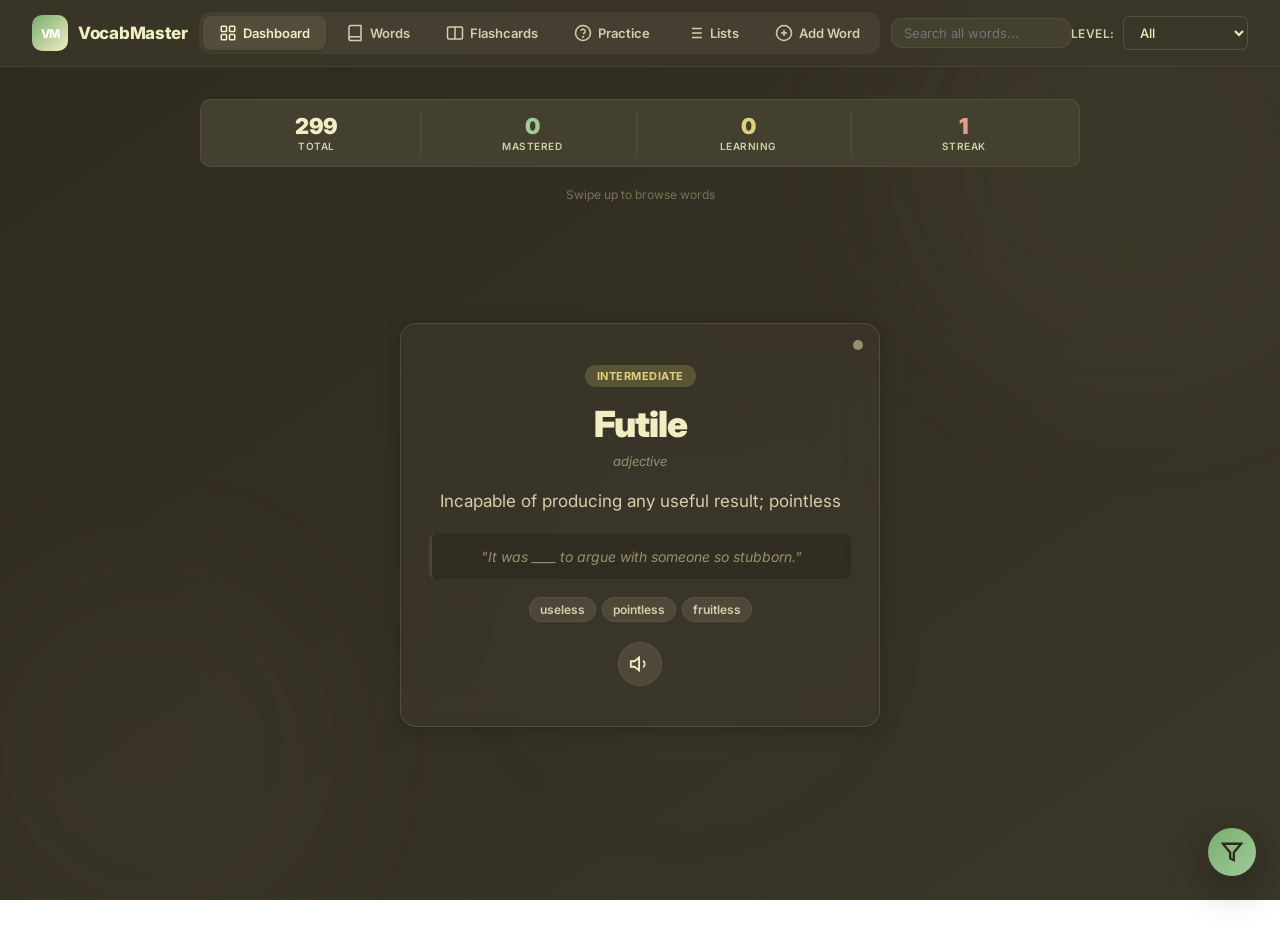
==== commit a53bffd3: "Add list filter dropdowns to flashcards and practice sections - Custom list dropdown in flashcard co" ====
--- a/index.html
+++ b/index.html
@@ -769,6 +769,9 @@
                         <option value="learning">Learning</option>
                         <option value="mastered">Mastered</option>
                     </select>
+                    <select id="flashcardList">
+                        <option value="all">All Words</option>
+                    </select>
                     <select id="flashcardLetter">
                         <option value="all">All Letters</option>
                         <option value="A">A</option><option value="B">B</option><option value="C">C</option><option value="D">D</option><option value="E">E</option><option value="F">F</option><option value="G">G</option><option value="H">H</option><option value="I">I</option><option value="J">J</option><option value="K">K</option><option value="L">L</option><option value="M">M</option><option value="N">N</option><option value="O">O</option><option value="P">P</option><option value="Q">Q</option><option value="R">R</option><option value="S">S</option><option value="T">T</option><option value="U">U</option><option value="V">V</option><option value="W">W</option><option value="X">X</option><option value="Y">Y</option><option value="Z">Z</option>
@@ -866,6 +869,9 @@
                     }
                 </style>
                 <div class="exercise-filters">
+                    <select id="exerciseList">
+                        <option value="all">All Words</option>
+                    </select>
                     <select id="exerciseLetter">
                         <option value="all">All Letters</option>
                         <option value="A">A</option><option value="B">B</option><option value="C">C</option><option value="D">D</option><option value="E">E</option><option value="F">F</option><option value="G">G</option><option value="H">H</option><option value="I">I</option><option value="J">J</option><option value="K">K</option><option value="L">L</option><option value="M">M</option><option value="N">N</option><option value="O">O</option><option value="P">P</option><option value="Q">Q</option><option value="R">R</option><option value="S">S</option><option value="T">T</option><option value="U">U</option><option value="V">V</option><option value="W">W</option><option value="X">X</option><option value="Y">Y</option><option value="Z">Z</option>
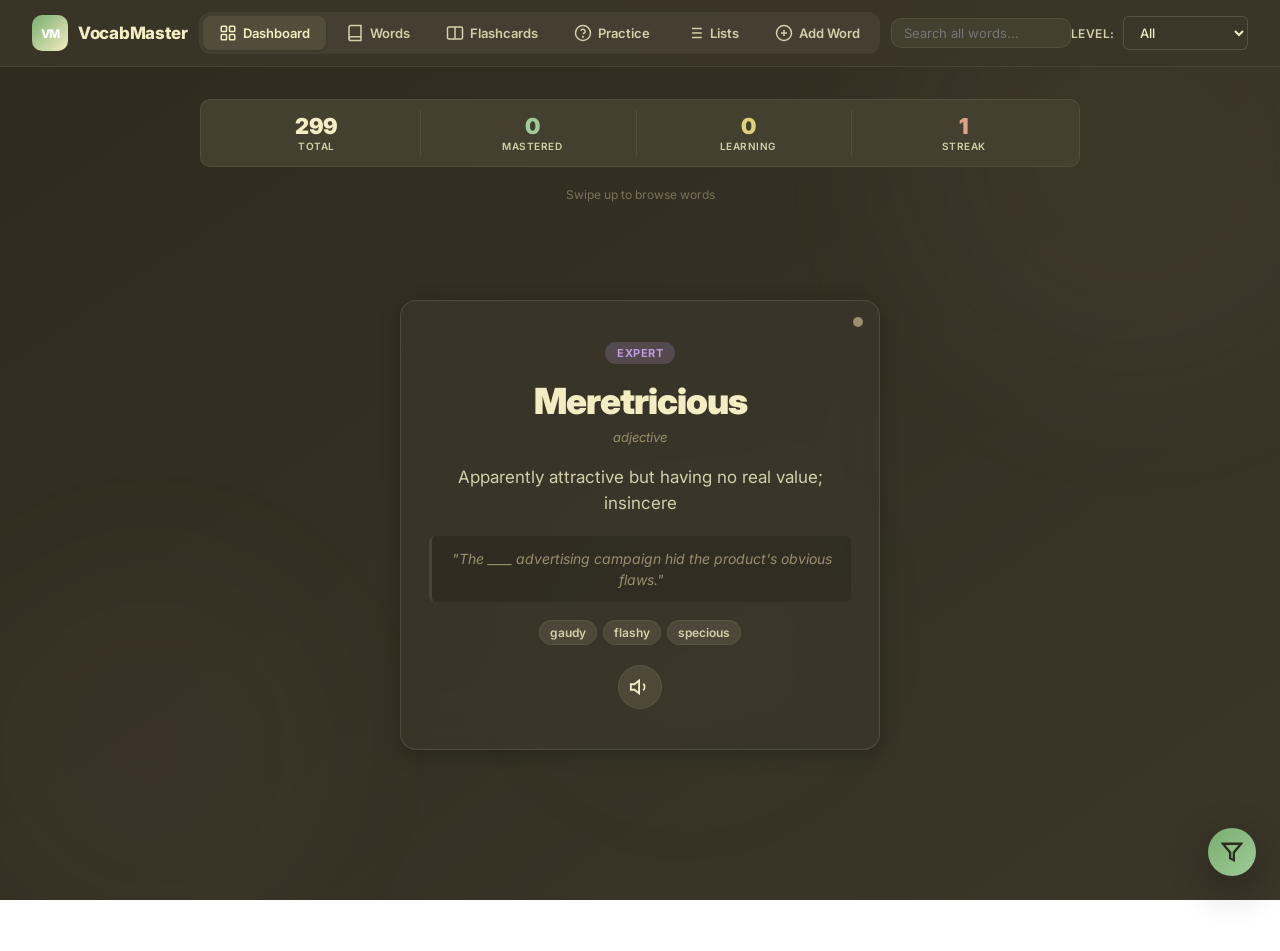
==== commit 04f4c2cb: "Move flashcard controls below the card and rating buttons Co-Authored-By: Claude Opus 4.6 (1M contex" ====
--- a/index.html
+++ b/index.html
@@ -755,39 +755,6 @@
                     <h1>Flashcards</h1>
                     <p class="page-subtitle">Flip to reveal definitions - use arrow keys or click</p>
                 </div>
-                <div class="flashcard-controls" style="flex-wrap:wrap;">
-                    <select id="flashcardLevel">
-                        <option value="all">All Levels</option>
-                        <option value="beginner">Beginner</option>
-                        <option value="intermediate">Intermediate</option>
-                        <option value="advanced">Advanced</option>
-                        <option value="expert">Expert</option>
-                    </select>
-                    <select id="flashcardStatus">
-                        <option value="all">All Status</option>
-                        <option value="new">New</option>
-                        <option value="learning">Learning</option>
-                        <option value="mastered">Mastered</option>
-                    </select>
-                    <select id="flashcardList">
-                        <option value="all">All Words</option>
-                    </select>
-                    <select id="flashcardLetter">
-                        <option value="all">All Letters</option>
-                        <option value="A">A</option><option value="B">B</option><option value="C">C</option><option value="D">D</option><option value="E">E</option><option value="F">F</option><option value="G">G</option><option value="H">H</option><option value="I">I</option><option value="J">J</option><option value="K">K</option><option value="L">L</option><option value="M">M</option><option value="N">N</option><option value="O">O</option><option value="P">P</option><option value="Q">Q</option><option value="R">R</option><option value="S">S</option><option value="T">T</option><option value="U">U</option><option value="V">V</option><option value="W">W</option><option value="X">X</option><option value="Y">Y</option><option value="Z">Z</option>
-                    </select>
-                    <button id="defFirstBtn" class="btn-outline" onclick="toggleDefFirst()">
-                        Definition First
-                    </button>
-                    <button id="shuffleCards" class="btn-outline">
-                        <svg width="16" height="16" viewBox="0 0 24 24" fill="none" stroke="currentColor" stroke-width="2"><polyline points="16 3 21 3 21 8"/><line x1="4" y1="20" x2="21" y2="3"/><polyline points="21 16 21 21 16 21"/><line x1="15" y1="15" x2="21" y2="21"/><line x1="4" y1="4" x2="9" y2="9"/></svg>
-                        Shuffle
-                    </button>
-                    <button id="fullscreenBtn" class="btn-outline" onclick="toggleFullscreen()">
-                        <svg width="16" height="16" viewBox="0 0 24 24" fill="none" stroke="currentColor" stroke-width="2"><polyline points="15 3 21 3 21 9"/><polyline points="9 21 3 21 3 15"/><line x1="21" y1="3" x2="14" y2="10"/><line x1="3" y1="21" x2="10" y2="14"/></svg>
-                        Fullscreen
-                    </button>
-                </div>
                 <div class="flashcard-area">
                     <button class="fullscreen-close-btn" onclick="toggleFullscreen()" title="Exit fullscreen">
                         <svg width="20" height="20" viewBox="0 0 24 24" fill="none" stroke="currentColor" stroke-width="2"><line x1="18" y1="6" x2="6" y2="18"/><line x1="6" y1="6" x2="18" y2="18"/></svg>
@@ -825,6 +792,37 @@
                             <button class="rate-btn rate-ok" onclick="rateCard('ok')">Somewhat</button>
                             <button class="rate-btn rate-good" onclick="rateCard('good')">Knew it!</button>
                         </div>
+                    </div>
+                    <div class="flashcard-controls" style="flex-wrap:wrap;margin-top:20px;">
+                        <select id="flashcardLevel">
+                            <option value="all">All Levels</option>
+                            <option value="beginner">Beginner</option>
+                            <option value="intermediate">Intermediate</option>
+                            <option value="advanced">Advanced</option>
+                            <option value="expert">Expert</option>
+                        </select>
+                        <select id="flashcardStatus">
+                            <option value="all">All Status</option>
+                            <option value="new">New</option>
+                            <option value="learning">Learning</option>
+                            <option value="mastered">Mastered</option>
+                        </select>
+                        <select id="flashcardList">
+                            <option value="all">All Words</option>
+                        </select>
+                        <select id="flashcardLetter">
+                            <option value="all">All Letters</option>
+                            <option value="A">A</option><option value="B">B</option><option value="C">C</option><option value="D">D</option><option value="E">E</option><option value="F">F</option><option value="G">G</option><option value="H">H</option><option value="I">I</option><option value="J">J</option><option value="K">K</option><option value="L">L</option><option value="M">M</option><option value="N">N</option><option value="O">O</option><option value="P">P</option><option value="Q">Q</option><option value="R">R</option><option value="S">S</option><option value="T">T</option><option value="U">U</option><option value="V">V</option><option value="W">W</option><option value="X">X</option><option value="Y">Y</option><option value="Z">Z</option>
+                        </select>
+                        <button id="defFirstBtn" class="btn-outline" onclick="toggleDefFirst()">Definition First</button>
+                        <button id="shuffleCards" class="btn-outline">
+                            <svg width="16" height="16" viewBox="0 0 24 24" fill="none" stroke="currentColor" stroke-width="2"><polyline points="16 3 21 3 21 8"/><line x1="4" y1="20" x2="21" y2="3"/><polyline points="21 16 21 21 16 21"/><line x1="15" y1="15" x2="21" y2="21"/><line x1="4" y1="4" x2="9" y2="9"/></svg>
+                            Shuffle
+                        </button>
+                        <button id="fullscreenBtn" class="btn-outline" onclick="toggleFullscreen()">
+                            <svg width="16" height="16" viewBox="0 0 24 24" fill="none" stroke="currentColor" stroke-width="2"><polyline points="15 3 21 3 21 9"/><polyline points="9 21 3 21 3 15"/><line x1="21" y1="3" x2="14" y2="10"/><line x1="3" y1="21" x2="10" y2="14"/></svg>
+                            Fullscreen
+                        </button>
                     </div>
                 </div>
                 <div class="glass-card deck-list-card" style="margin-top:20px">
--- a/style.css
+++ b/style.css
@@ -1621,7 +1621,6 @@
 
 .flashcard-fullscreen .page-header,
 .flashcard-fullscreen .flashcard-controls,
-.flashcard-fullscreen .flashcard-rating,
 .flashcard-fullscreen .card-hint,
 .flashcard-fullscreen .card-level-badge,
 .flashcard-fullscreen .deck-list-card {
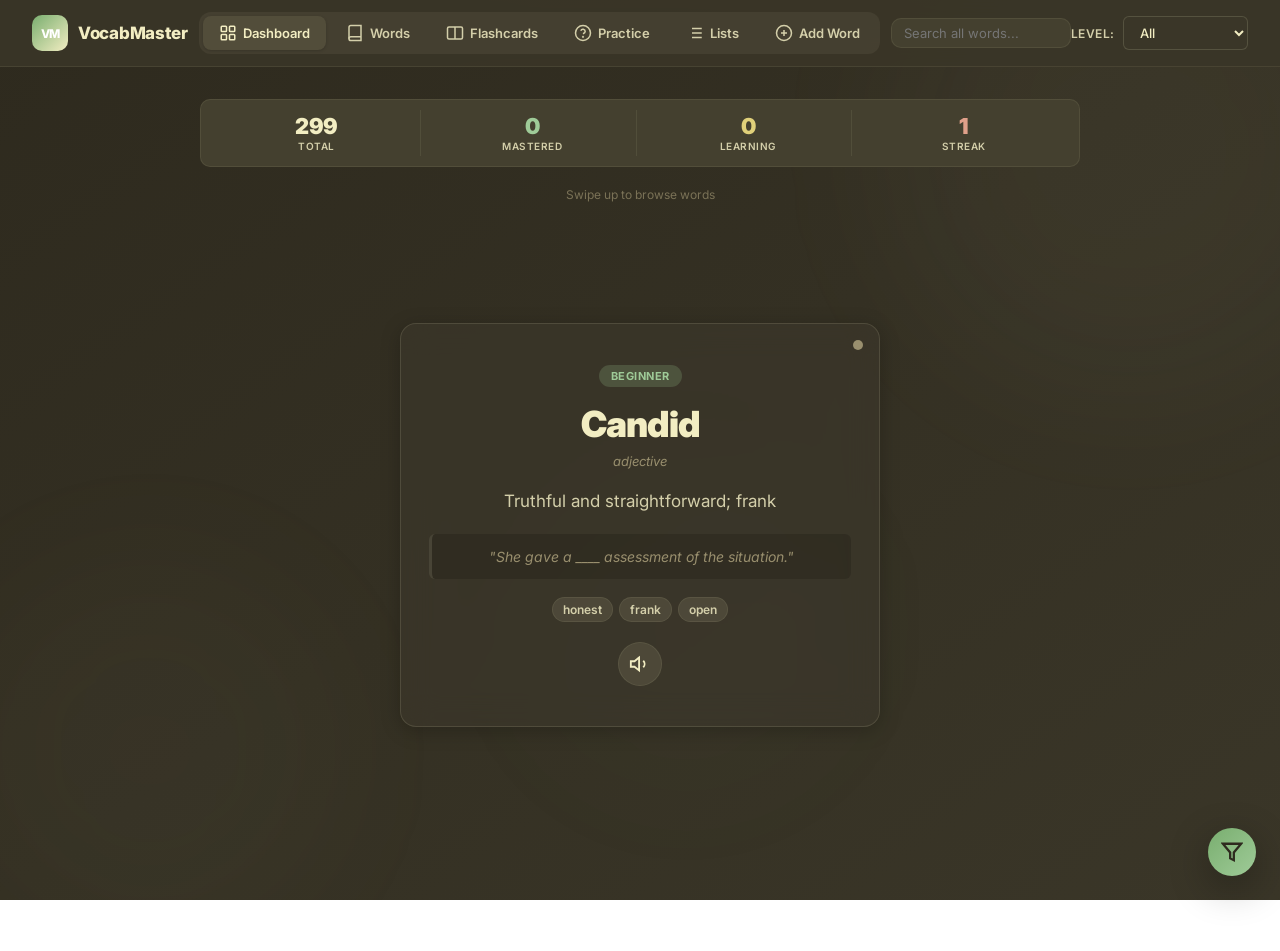
==== commit 3cb4c064: "Add level and status filters to practice section Co-Authored-By: Claude Opus 4.6 (1M context) <norep" ====
--- a/index.html
+++ b/index.html
@@ -867,6 +867,19 @@
                     }
                 </style>
                 <div class="exercise-filters">
+                    <select id="exerciseLevel">
+                        <option value="all">All Levels</option>
+                        <option value="beginner">Beginner</option>
+                        <option value="intermediate">Intermediate</option>
+                        <option value="advanced">Advanced</option>
+                        <option value="expert">Expert</option>
+                    </select>
+                    <select id="exerciseStatus">
+                        <option value="all">All Status</option>
+                        <option value="new">New</option>
+                        <option value="learning">Learning</option>
+                        <option value="mastered">Mastered</option>
+                    </select>
                     <select id="exerciseList">
                         <option value="all">All Words</option>
                     </select>
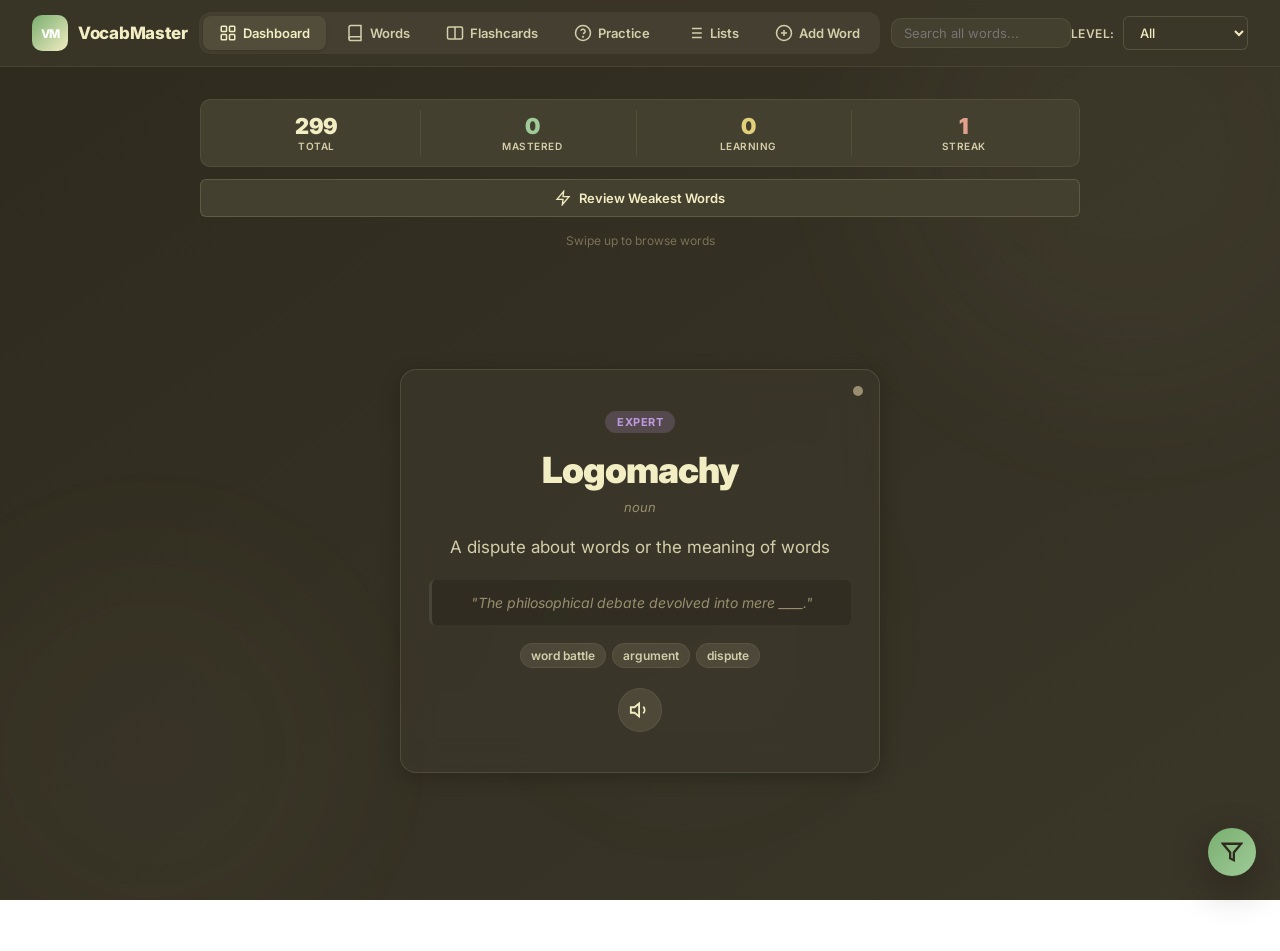
==== commit 98ec71cb: "Add Review Weakest button, Quizlet/Anki import, share lists via link - Review Weakest Words: button " ====
--- a/index.html
+++ b/index.html
@@ -557,6 +557,12 @@
                         <div class="dash-stat-label">Streak</div>
                     </div>
                 </div>
+
+                <!-- Quick action -->
+                <button class="btn-outline" style="width:100%;margin-bottom:8px;padding:10px;justify-content:center;display:flex;gap:8px;font-size:13px" onclick="reviewWeakest()">
+                    <svg width="16" height="16" viewBox="0 0 24 24" fill="none" stroke="currentColor" stroke-width="2"><path d="M13 2L3 14h9l-1 8 10-12h-9l1-8z"/></svg>
+                    Review Weakest Words
+                </button>
 
                 <!-- Scroll hint -->
                 <div class="dash-scroll-hint">Swipe up to browse words</div>
@@ -1099,7 +1105,13 @@
                                 <input type="file" accept=".txt,.json,.csv" onchange="importFile(event)" style="display:none">
                             </label>
                         </div>
-                        <p style="font-size:12px;color:var(--text-light)">Import supports .txt (pipe format), .json, or .csv files</p>
+                        <p style="font-size:12px;color:var(--text-light);margin-bottom:12px">Import supports .txt (pipe format), .json, .csv, Quizlet (.txt), or Anki (.txt) files</p>
+                        <div style="margin-top:8px">
+                            <h3 style="font-size:14px;margin-bottom:6px;color:var(--text-secondary)">Import from Quizlet or Anki</h3>
+                            <p style="font-size:12px;color:var(--text-light);margin-bottom:8px">Paste exported text below. Quizlet: tab-separated (term&#9;definition). Anki: tab or semicolon separated.</p>
+                            <textarea id="quizletAnkiImport" rows="4" placeholder="term&#9;definition&#10;word&#9;meaning" style="width:100%;padding:10px;background:var(--input-bg);border:1px solid var(--input-border);border-radius:var(--radius-xs);color:var(--text);font-size:13px;font-family:monospace;resize:vertical"></textarea>
+                            <button class="btn-outline" style="margin-top:8px" onclick="importQuizletAnki()">Import</button>
+                        </div>
                     </div>
                 </div>
             </section>
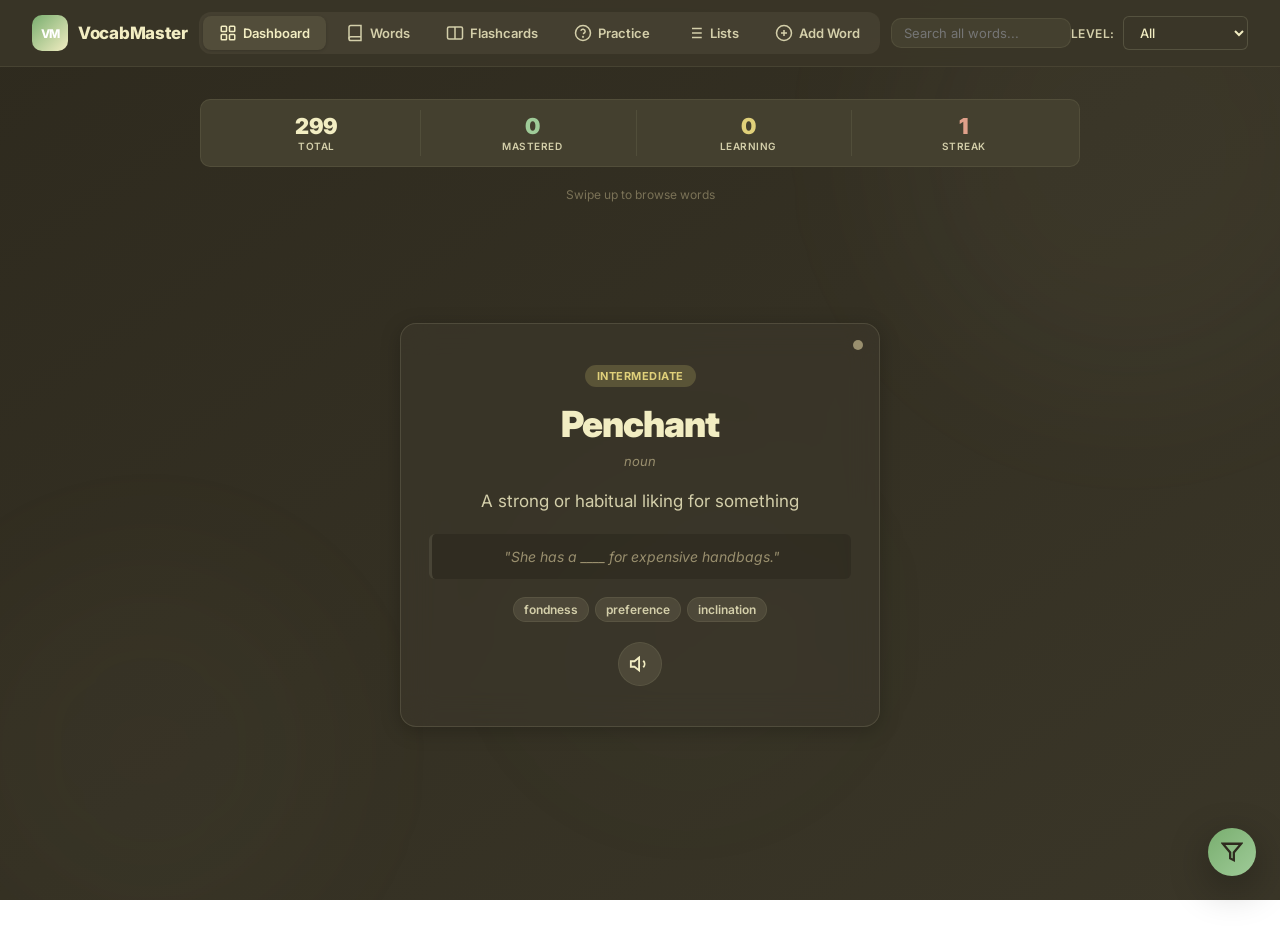
==== commit 174382d6: "Move Review Weakest Words button to practice section Co-Authored-By: Claude Opus 4.6 (1M context) <n" ====
--- a/index.html
+++ b/index.html
@@ -558,12 +558,6 @@
                     </div>
                 </div>
 
-                <!-- Quick action -->
-                <button class="btn-outline" style="width:100%;margin-bottom:8px;padding:10px;justify-content:center;display:flex;gap:8px;font-size:13px" onclick="reviewWeakest()">
-                    <svg width="16" height="16" viewBox="0 0 24 24" fill="none" stroke="currentColor" stroke-width="2"><path d="M13 2L3 14h9l-1 8 10-12h-9l1-8z"/></svg>
-                    Review Weakest Words
-                </button>
-
                 <!-- Scroll hint -->
                 <div class="dash-scroll-hint">Swipe up to browse words</div>
 
@@ -894,6 +888,10 @@
                         <option value="A">A</option><option value="B">B</option><option value="C">C</option><option value="D">D</option><option value="E">E</option><option value="F">F</option><option value="G">G</option><option value="H">H</option><option value="I">I</option><option value="J">J</option><option value="K">K</option><option value="L">L</option><option value="M">M</option><option value="N">N</option><option value="O">O</option><option value="P">P</option><option value="Q">Q</option><option value="R">R</option><option value="S">S</option><option value="T">T</option><option value="U">U</option><option value="V">V</option><option value="W">W</option><option value="X">X</option><option value="Y">Y</option><option value="Z">Z</option>
                     </select>
                 </div>
+                <button class="btn-outline" style="width:100%;margin-bottom:14px;padding:12px;justify-content:center;display:flex;gap:8px;font-size:14px;font-weight:700" onclick="reviewWeakest()">
+                    <svg width="18" height="18" viewBox="0 0 24 24" fill="none" stroke="currentColor" stroke-width="2"><path d="M13 2L3 14h9l-1 8 10-12h-9l1-8z"/></svg>
+                    Review Weakest Words
+                </button>
                 <div class="exercise-selector">
                     <div class="exercise-type-card" onclick="startExercise('multiple-choice')">
                         <div class="exercise-icon-wrap exercise-mc">
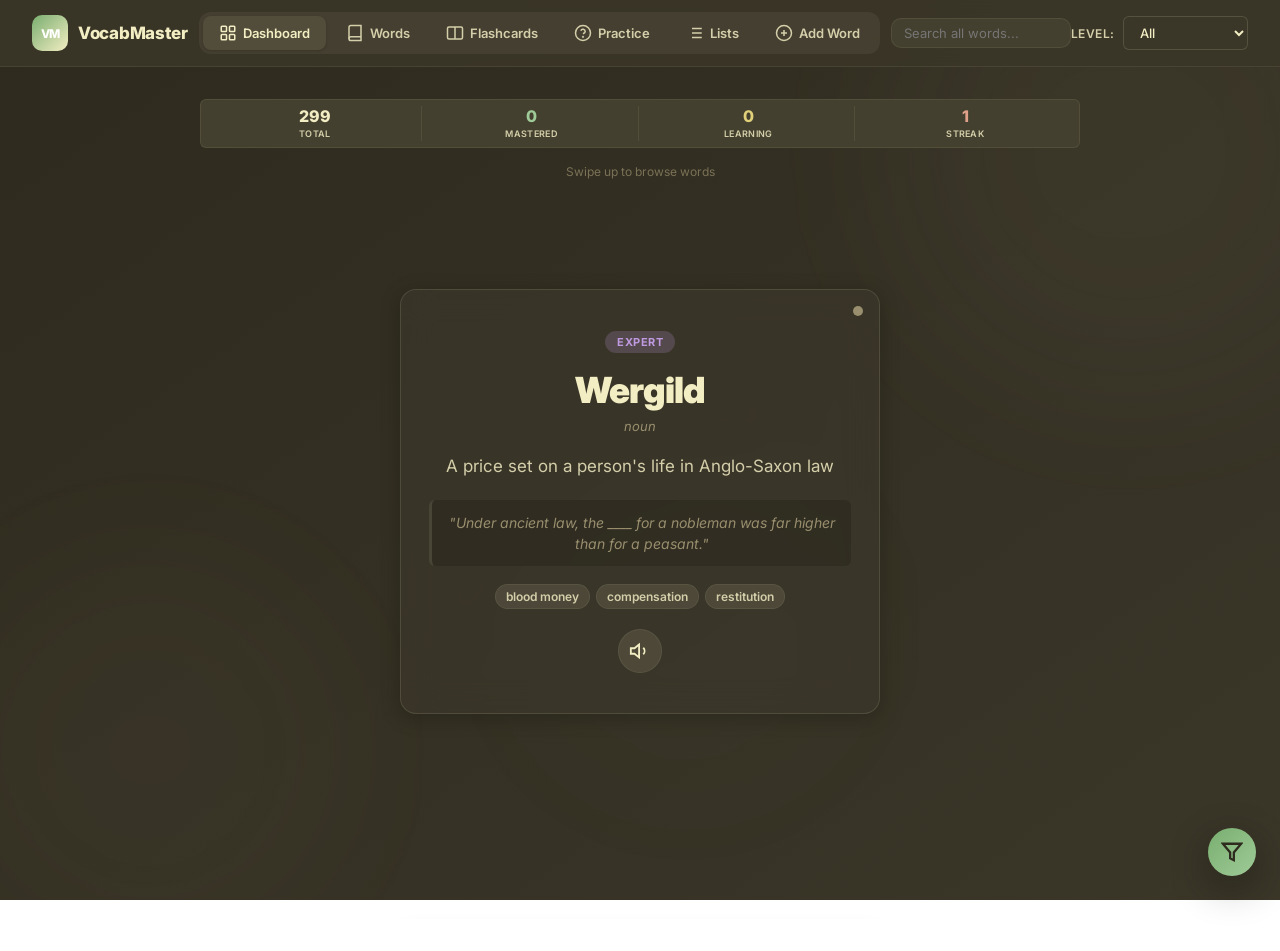
==== commit a4409b6e: "Make dashboard stats bar smaller Co-Authored-By: Claude Opus 4.6 (1M context) <noreply@anthropic.com" ====
--- a/index.html
+++ b/index.html
@@ -269,34 +269,34 @@
                     /* Dashboard compact stats bar */
                     .dash-stats-bar {
                         display: flex;
-                        gap: 8px;
-                        padding: 10px 12px;
+                        gap: 4px;
+                        padding: 6px 8px;
                         background: var(--card-bg);
-                        border-radius: var(--radius-sm);
+                        border-radius: var(--radius-xs);
                         border: 1px solid var(--card-border);
-                        margin-bottom: 12px;
+                        margin-bottom: 8px;
                         flex-shrink: 0;
                     }
                     .dash-stat-item {
                         flex: 1;
                         text-align: center;
-                        padding: 4px 0;
+                        padding: 2px 0;
                     }
                     .dash-stat-item:not(:last-child) {
                         border-right: 1px solid var(--card-border);
                     }
                     .dash-stat-num {
-                        font-size: 22px;
-                        font-weight: 900;
+                        font-size: 16px;
+                        font-weight: 800;
                         line-height: 1.1;
-                        letter-spacing: -0.5px;
+                        letter-spacing: -0.3px;
                     }
                     .dash-stat-label {
-                        font-size: 10px;
+                        font-size: 9px;
                         color: var(--text-secondary);
                         font-weight: 600;
                         text-transform: uppercase;
-                        letter-spacing: 0.5px;
+                        letter-spacing: 0.3px;
                         margin-top: 2px;
                     }
                     .dash-stat-item:nth-child(1) .dash-stat-num { color: var(--stat-1); }
@@ -526,9 +526,9 @@
                     }
 
                     @media (max-width: 600px) {
-                        .dash-stats-bar { gap: 4px; padding: 8px; }
-                        .dash-stat-num { font-size: 18px; }
-                        .dash-stat-label { font-size: 9px; }
+                        .dash-stats-bar { gap: 2px; padding: 5px 6px; }
+                        .dash-stat-num { font-size: 14px; }
+                        .dash-stat-label { font-size: 8px; }
                         .dash-word-card { padding: 16px 10px; min-height: 65vh; }
                         .dash-word-card-inner { padding: 28px 18px; }
                         .dash-card-word { font-size: 28px; }
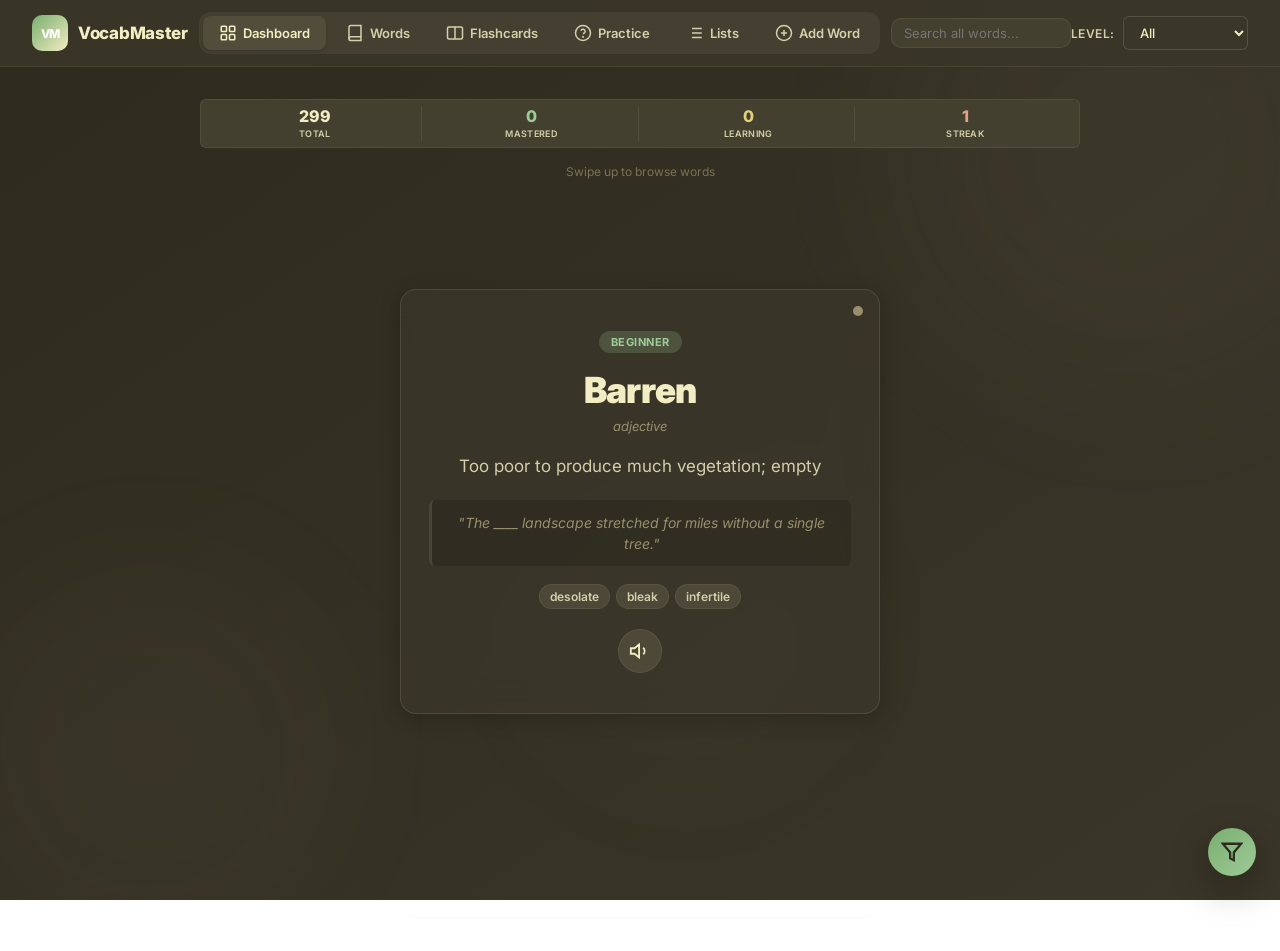
==== commit 63b41fb1: "Add 'Add all shown to list' button in word list Filter by letter (or any filter), pick a list, tap A" ====
--- a/index.html
+++ b/index.html
@@ -728,6 +728,12 @@
                             <option value="all">All Letters</option>
                             <option value="A">A</option><option value="B">B</option><option value="C">C</option><option value="D">D</option><option value="E">E</option><option value="F">F</option><option value="G">G</option><option value="H">H</option><option value="I">I</option><option value="J">J</option><option value="K">K</option><option value="L">L</option><option value="M">M</option><option value="N">N</option><option value="O">O</option><option value="P">P</option><option value="Q">Q</option><option value="R">R</option><option value="S">S</option><option value="T">T</option><option value="U">U</option><option value="V">V</option><option value="W">W</option><option value="X">X</option><option value="Y">Y</option><option value="Z">Z</option>
                         </select>
+                        <div style="display:flex;gap:6px;align-items:center;flex-wrap:wrap">
+                            <select id="addFilteredToList" style="min-width:120px">
+                                <option value="">Add all shown to list...</option>
+                            </select>
+                            <button class="btn-outline" style="font-size:12px;padding:6px 10px" onclick="addFilteredWordsToList()">Add All</button>
+                        </div>
                     </div>
                     <div id="selectBar" class="select-bar hidden">
                         <span id="selectCount">0 selected</span>
